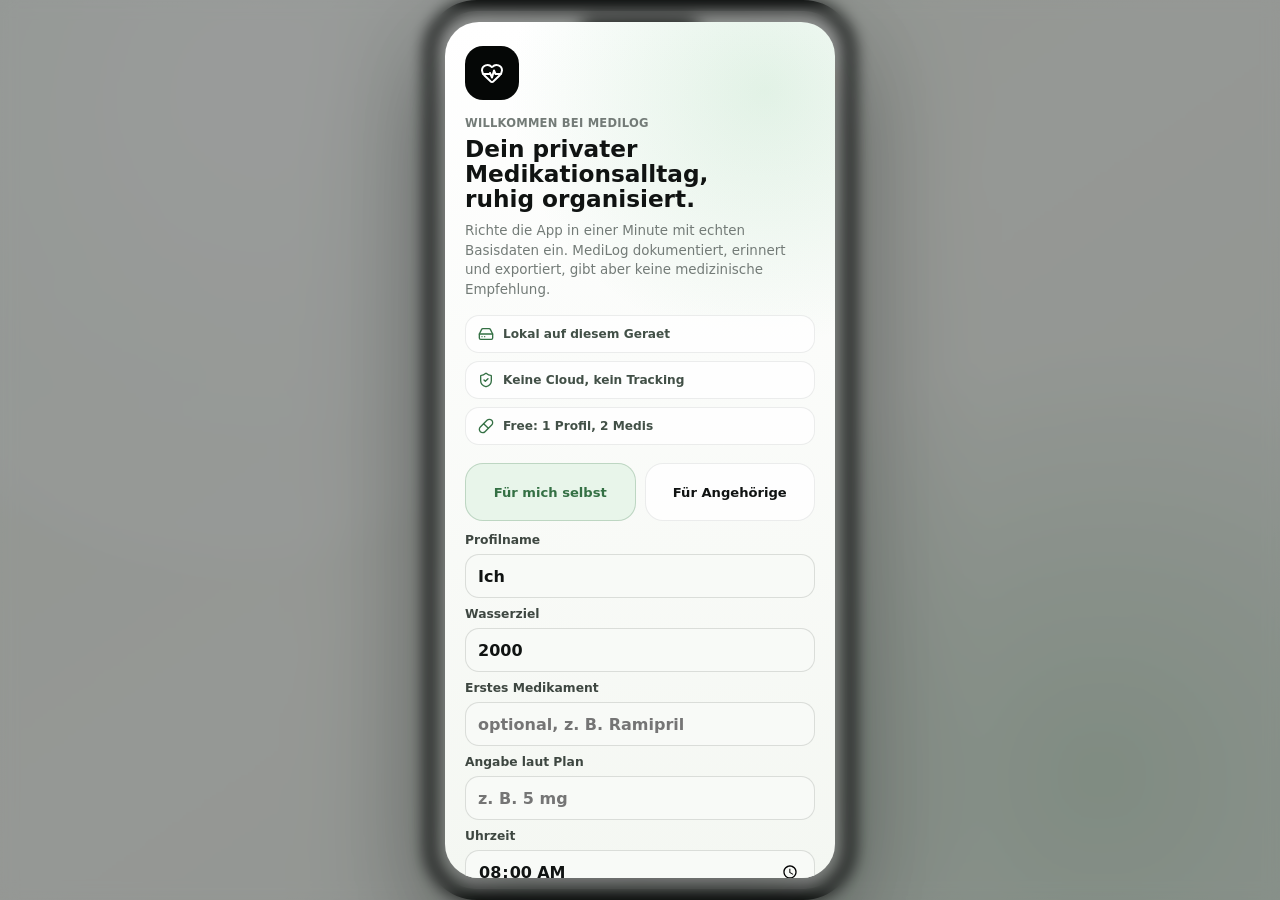
==== ios/MediLogNative/MediLogNative/WebApp/index.html @ 81967e85 "Improve premium conversion and localizations" ====
<!doctype html>
<html lang="de">
  <head>
    <meta charset="UTF-8" />
    <meta
      name="viewport"
      content="width=device-width, initial-scale=1, minimum-scale=1, maximum-scale=1, user-scalable=no, viewport-fit=cover"
    />
    <meta
      name="description"
      content="MediLog ist ein lokaler Medikamenten-Tracker fuer Einnahmen, Erinnerungen, Vorrat und sichere Dokumentation."
    />
    <meta name="theme-color" content="#eef2ed" media="(prefers-color-scheme: light)" />
    <meta name="theme-color" content="#0b100d" media="(prefers-color-scheme: dark)" />
    <meta name="apple-mobile-web-app-capable" content="yes" />
    <meta name="apple-mobile-web-app-title" content="MediLog" />
    <meta name="apple-mobile-web-app-status-bar-style" content="black-translucent" />
    <link rel="canonical" href="https://meloxkgz-ship-it.github.io/medilog-care/index.html" />
    <meta property="og:title" content="MediLog Care" />
    <meta property="og:description" content="Lokaler Medikamenten-, Pflege- und Wasser-Tracker mit Premium-Fokus." />
    <meta property="og:type" content="website" />
    <meta property="og:locale" content="de_DE" />
    <meta property="og:url" content="https://meloxkgz-ship-it.github.io/medilog-care/index.html" />
    <meta property="og:image" content="https://meloxkgz-ship-it.github.io/medilog-care/icons/medilog-premium-preview.png" />
    <meta name="twitter:card" content="summary_large_image" />
    <title>MediLog</title>
    <link rel="manifest" href="manifest.webmanifest" />
    <link rel="icon" href="icons/medilog-icon-192.png" type="image/png" />
    <link rel="apple-touch-icon" href="icons/apple-touch-icon.png" />
    <link rel="stylesheet" href="styles.css" />
  </head>
  <body>
    <div class="ambient" aria-hidden="true"></div>
    <main class="device" aria-label="MediLog Medikamenten-Tracker">
      <section class="screen">
        <header class="app-header">
          <div>
            <p class="date-label" id="current-date">Heute</p>
            <h1 id="view-title">MediLog</h1>
          </div>
          <div class="header-actions">
            <button class="icon-button" type="button" id="search-button" aria-label="Suchen">
              <i data-lucide="search"></i>
            </button>
            <button class="icon-button badge-button" type="button" data-view="schutz" aria-label="Einstellungen und Schutz">
              <i data-lucide="shield-check"></i>
              <span>DE</span>
            </button>
          </div>
        </header>

        <section class="search-panel hidden" id="search-panel" aria-label="Suche">
          <label for="search-input">Medikament, Angabe oder Uhrzeit suchen</label>
          <input id="search-input" type="search" placeholder="z. B. morgens, Ramipril, Vorrat" />
        </section>

        <section class="view active" id="home-view" data-title="Für dich">
          <nav class="chips" aria-label="Filter">
            <button class="chip active" type="button" data-filter="all">Heute <i data-lucide="x"></i></button>
            <button class="chip" type="button" data-filter="open">Offen</button>
            <button class="chip" type="button" data-filter="low">Vorrat niedrig</button>
          </nav>

          <article class="protocol-card">
            <div class="protocol-copy">
              <p class="kicker">Aktueller Plan</p>
              <h2 id="protocol-name">Herz & Blutdruck</h2>
              <p>Privates Einnahmeprotokoll mit lokalen Erinnerungen. Keine Dosierungsberatung.</p>
              <div class="status-row">
                <span class="status good">Aktiv</span>
                <span class="status" id="adherence-pill">0% diese Woche</span>
              </div>
              <button class="primary-pill" type="button" data-view="plaene">
                Plan ansehen
                <i data-lucide="chevron-right"></i>
              </button>
            </div>
            <div class="medicine-visual" aria-hidden="true">
              <div class="glass-bottle">
                <span>RAMIPRIL<br />5 mg</span>
              </div>
              <div class="glass-bottle secondary">
                <span>VIT D<br />1000 IE</span>
              </div>
              <div class="dose-wheel">
                <span></span><span></span><span></span><span></span>
                <span></span><span></span><span></span><span></span>
              </div>
            </div>
          </article>

          <section class="panel care-panel">
            <div class="section-heading">
              <div>
                <p class="kicker">Pflege-Cockpit</p>
                <h2>Alle im Blick</h2>
              </div>
              <button class="link-action" type="button" data-view="plaene">Profile <i data-lucide="chevron-right"></i></button>
            </div>
            <div class="care-dashboard" id="care-dashboard"></div>
          </section>

          <section class="panel today-panel" aria-labelledby="today-heading">
            <div class="section-heading">
              <div>
                <p class="kicker">Einnahmen</p>
                <h2 id="today-heading">Heute</h2>
              </div>
              <button class="text-action" type="button" data-action="open-dose-form">
                Eintragen
                <i data-lucide="plus"></i>
              </button>
            </div>
            <div class="dose-list" id="dose-list"></div>
            <div class="empty-state hidden" id="dose-empty">
              <i data-lucide="calendar-plus"></i>
              <strong>Keine Einnahmen fuer diesen Filter</strong>
              <span>Neue Medikamente oder Zeiten kannst du ueber den Plus-Button erfassen.</span>
            </div>
            <div class="completion-strip">
              <span id="completion-text">0 von 0 erledigt</span>
              <div class="completion-track" aria-hidden="true"><span id="completion-bar"></span></div>
            </div>
          </section>

          <section class="insight-grid">
            <article class="metric-tile">
              <span>Naechste</span>
              <strong id="next-dose">--:--</strong>
              <p id="next-dose-name">Keine offene Einnahme</p>
            </article>
            <article class="metric-tile warning">
              <span>Vorrat</span>
              <strong id="low-stock-count">0</strong>
              <p>niedrige Bestaende</p>
            </article>
          </section>

          <section class="panel hydration-panel">
            <div class="section-heading">
              <div>
                <p class="kicker">Wasser</p>
                <h2>Trinken heute</h2>
              </div>
              <button class="text-action" type="button" id="add-water">
                250 ml
                <i data-lucide="droplets"></i>
              </button>
            </div>
            <div class="water-meter">
              <div class="water-glass" aria-hidden="true"><span id="water-fill"></span></div>
              <div>
                <strong id="water-total">0,0 L</strong>
                <p id="water-goal">von 2,0 L Tagesziel</p>
                <div class="water-dots" id="water-dots"></div>
              </div>
            </div>
          </section>

          <section class="panel reminder-panel">
            <div class="section-heading">
              <div>
                <p class="kicker">Erinnerungen</p>
                <h2>Kontrollzentrum</h2>
              </div>
              <button class="text-action" type="button" id="enable-reminders">
                Aktivieren
                <i data-lucide="bell-ring"></i>
              </button>
            </div>
            <div class="reminder-grid">
              <div><span>Status</span><strong id="reminder-status">In-App</strong></div>
              <div><span>Eskaliert nach</span><strong id="reminder-delay">15 min</strong></div>
              <div><span>Heute offen</span><strong id="open-dose-count">0</strong></div>
            </div>
          </section>
        </section>

        <section class="view" id="plaene-view" data-title="Pläne">
          <div class="timeline-card">
            <div>
              <p class="kicker">Therapieplan</p>
              <h2>Privat dokumentiert</h2>
              <p>Alle Angaben beruhen auf deinem eigenen Plan. Die App veraendert keine Dosis und bewertet keine Therapie.</p>
            </div>
            <div class="week-ring" id="week-ring"><span>3/12</span></div>
          </div>
          <div class="calendar-strip" id="calendar-strip"></div>
          <section class="panel">
            <div class="section-heading">
              <h2>Regeln fuer Erinnerungen</h2>
              <button class="link-action" type="button" data-view="schutz">Pruefen <i data-lucide="chevron-right"></i></button>
            </div>
            <div class="rule-list">
              <div><i data-lucide="bell-ring"></i><span>Erinnerungen sind lokal und koennen jederzeit deaktiviert werden.</span></div>
              <div><i data-lucide="file-lock-2"></i><span>Exportdaten enthalten Gesundheitsdaten und sollten geschuetzt geteilt werden.</span></div>
              <div><i data-lucide="stethoscope"></i><span>Medizinische Entscheidungen bleiben bei Arzt, Apotheke oder Notdienst.</span></div>
            </div>
          </section>
          <section class="panel">
            <div class="section-heading">
              <div>
                <p class="kicker">Familien-/Pflege-Modus</p>
                <h2>Profile</h2>
              </div>
              <button class="text-action" type="button" data-action="open-profile-form">Profil <i data-lucide="plus"></i></button>
            </div>
            <div class="profile-list" id="profile-list"></div>
          </section>
          <section class="panel scanner-panel">
            <div class="section-heading">
              <div>
                <p class="kicker">Medikationsplan</p>
              <h2>QR-Import vorbereitet</h2>
              </div>
              <button class="text-action" type="button" data-action="open-scan-sheet">Scan <i data-lucide="scan-line"></i></button>
            </div>
            <p class="panel-copy">
              Fuer den bundeseinheitlichen Medikationsplan ist ein Premium-Workflow angelegt. In iOS kann ein QR-Code per Kamera
              gelesen werden, in der Web-Vorschau per Text oder QR-Bild. Es erfolgt keine automatische Dosierungsbewertung.
            </p>
          </section>
        </section>

        <section class="view" id="bibliothek-view" data-title="Bibliothek">
          <div class="section-heading library-heading">
            <div>
              <p class="kicker">Eigene Liste</p>
              <h2>Medikamente</h2>
            </div>
            <button class="text-action" type="button" data-action="open-medicine-form">
              Erfassen
              <i data-lucide="plus"></i>
            </button>
          </div>
          <div class="medicine-grid" id="medicine-grid"></div>
          <div class="empty-state hidden" id="medicine-empty">
            <i data-lucide="pill"></i>
            <strong>Noch keine Medikamente</strong>
            <span>Erfasse zuerst dein eigenes Medikament und die Einnahmezeit.</span>
          </div>
          <section class="panel stock-panel">
            <div class="section-heading">
              <div>
                <p class="kicker">Vorrat & Nachkauf</p>
                <h2>Einkaufsliste</h2>
              </div>
              <button class="link-action" type="button" id="copy-shopping-list">Kopieren <i data-lucide="copy"></i></button>
            </div>
            <div class="stock-list" id="stock-list"></div>
          </section>
        </section>

        <section class="view" id="verlauf-view" data-title="Verlauf">
          <section class="history-hero">
            <p class="kicker">7-Tage-Uebersicht</p>
            <h2 id="history-score">0%</h2>
            <span>Dokumentierte Einnahmetreue</span>
            <div class="bars" id="history-bars"></div>
          </section>
          <section class="panel">
            <div class="section-heading">
              <h2>Protokoll</h2>
              <button class="link-action" type="button" id="export-button">Bericht <i data-lucide="file-text"></i></button>
            </div>
            <div class="history-list" id="history-list"></div>
          </section>
        </section>

        <section class="view" id="schutz-view" data-title="Einstellungen">
          <article class="compliance-card">
            <i data-lucide="shield-alert"></i>
            <h2>Einstellungen, Premium und Schutz.</h2>
            <p>
              MediLog ist als lokaler Tracker konzipiert. Keine Diagnose, keine Therapieempfehlung,
              keine automatische Wechselwirkungspruefung.
            </p>
          </article>

          <section class="premium-card">
            <div>
              <p class="kicker">Zugang</p>
              <h2>Premium fuer echte Routine.</h2>
              <p>Free bleibt bewusst klein. Premium ist fuer Alltag, Pflege, Export und Vorrat ohne kuenstliche Reibung.</p>
            </div>
            <div class="premium-proof" aria-label="Premium Vorteile">
              <span><strong>1 Profil</strong><small>Free</small></span>
              <span><strong>Unbegrenzt</strong><small>Premium</small></span>
              <span><strong>Lokal</strong><small>Keine Cloud</small></span>
            </div>
            <div class="premium-plans" id="premium-plans" role="radiogroup" aria-label="Premium Tarif"></div>
            <div class="premium-compare" aria-label="Free und Premium Vergleich">
              <div><span>Free</span><strong>1 Profil, 2 Medikamente, Wasser, Tagescheck</strong></div>
              <div><span>Premium</span><strong>Familie, Vorrat, Export, Scan, Vault, Reminder-Regeln</strong></div>
            </div>
            <ul>
              <li><i data-lucide="bell-ring"></i>Zuverlaessige lokale Erinnerungen</li>
              <li><i data-lucide="users-round"></i>Familien-/Pflege-Modus</li>
              <li><i data-lucide="file-text"></i>Arzt-/Apothekenbericht</li>
              <li><i data-lucide="lock-keyhole"></i>Vault, QR, Vorrat und Nachkauf</li>
            </ul>
            <button class="primary-pill" type="button" id="premium-button">
              <span id="premium-button-label">Premium freischalten</span>
              <i data-lucide="sparkles"></i>
            </button>
            <button class="ghost-on-dark" type="button" id="premium-restore">Kauf wiederherstellen</button>
            <div class="premium-legal" aria-label="Abo Bedingungen">
              <p>
                Auto-verlaengerbares Abo. Preis und Laufzeit werden vor dem Kauf von Apple angezeigt.
                Kuendigung jederzeit in den App Store Account-Einstellungen.
              </p>
              <p id="premium-legal-selected">Ausgewaehlter Tarif: MediLog Premium.</p>
              <div class="premium-links">
                <a href="https://meloxkgz-ship-it.github.io/medilog-care/privacy.html">Datenschutz</a>
                <a href="https://www.apple.com/legal/internet-services/itunes/dev/stdeula/">Nutzungsbedingungen (EULA)</a>
              </div>
            </div>
            <span class="premium-status" id="premium-status">Free: Basis aktiv</span>
            <span class="native-status" id="native-status">Web/PWA: Browser-Funktionen</span>
          </section>

          <section class="panel settings-panel">
            <div class="section-heading">
              <div>
                <p class="kicker">Alltag</p>
                <h2>Tracking-Einstellungen</h2>
              </div>
              <span class="status good">lokal</span>
            </div>
            <div class="settings-list">
              <label class="setting-row">
                <span><strong>Wasserziel</strong><small>Tagesziel in Millilitern</small></span>
                <input id="setting-water-goal" type="number" min="500" max="4000" step="250" />
              </label>
              <label class="setting-row">
                <span><strong>Reminder-Abstand</strong><small>Warnung nach geplanter Zeit</small></span>
                <select id="setting-reminder-delay">
                  <option value="5">5 min</option>
                  <option value="15">15 min</option>
                  <option value="30">30 min</option>
                  <option value="60">60 min</option>
                </select>
              </label>
              <label class="setting-row">
                <span><strong>Zuverlaessige Erinnerungen</strong><small>iOS nutzt lokale Notifications, Web nutzt Browser-Erlaubnis</small></span>
                <input id="setting-reminders-enabled" type="checkbox" />
              </label>
              <label class="setting-row">
                <span><strong>Einfach-Modus</strong><small>Groessere Schrift und Touch-Ziele</small></span>
                <input id="setting-senior-mode" type="checkbox" />
              </label>
            </div>
          </section>

          <section class="panel">
            <div class="section-heading">
              <div>
                <p class="kicker">Vorrat</p>
                <h2>Nachkaufgrenzen</h2>
              </div>
              <button class="link-action" type="button" data-view="bibliothek">Medis <i data-lucide="chevron-right"></i></button>
            </div>
            <div class="refill-settings-list" id="refill-settings-list"></div>
          </section>

          <section class="panel">
            <div class="section-heading">
              <h2>Datenschutz</h2>
              <span class="status good">lokal</span>
            </div>
            <div class="privacy-list">
              <label><input type="checkbox" checked disabled /> Gesundheitsdaten bleiben lokal auf diesem Geraet.</label>
              <label><input type="checkbox" checked disabled /> iOS speichert verschluesselt mit Keychain/AES-GCM, Web optional mit PIN-Vault.</label>
              <label><input type="checkbox" checked disabled /> Export nur manuell durch dich.</label>
            </div>
          </section>
          <section class="panel">
            <div class="section-heading">
              <div>
                <p class="kicker">DSGVO</p>
                <h2>Daten & Rechte</h2>
              </div>
              <span class="status" id="privacy-consent-status">offen</span>
            </div>
            <div class="privacy-rights">
              <div><i data-lucide="database"></i><span><strong>Datenkategorien</strong><small>Profile, Medikamente, Einnahmen, Wasser, Notizen, Einstellungen.</small></span></div>
              <div><i data-lucide="target"></i><span><strong>Zweckbindung</strong><small>Nur Tracking, Erinnerung, Pflegeuebersicht und Export. Keine Werbung, kein Verkauf.</small></span></div>
              <div><i data-lucide="hard-drive"></i><span><strong>Speicherort</strong><small id="privacy-storage-status">Lokal im Browser dieses Geraets. Keine Cloud-Synchronisierung in dieser Version.</small></span></div>
            </div>
            <div class="privacy-actions">
              <button class="ghost-button" type="button" id="privacy-export">DSGVO-Export</button>
              <button class="ghost-button" type="button" id="privacy-consent">Einwilligung bestaetigen</button>
            </div>
            <p class="form-help">Gesundheitsdaten sind besonders schuetzenswert. Fuer eine echte Veroeffentlichung braucht das zusaetzlich juristische Pruefung, Datenschutzerklaerung und ggf. Datenschutz-Folgenabschaetzung.</p>
          </section>
          <section class="panel">
            <div class="section-heading">
              <div>
                <p class="kicker">Lokaler Vault</p>
                <h2>PIN-Schutz</h2>
              </div>
              <span class="status" id="vault-status">aus</span>
            </div>
            <div class="vault-actions">
              <input id="vault-pin" type="password" inputmode="numeric" autocomplete="new-password" placeholder="PIN festlegen oder entsperren" />
              <button class="solid-button" type="button" id="vault-button">Schutz aktivieren</button>
              <button class="ghost-button" type="button" id="vault-biometric-button">Face ID pruefen</button>
            </div>
            <p class="form-help">iOS nutzt lokalen Keychain-Schutz. Im Web kann ein PIN-Vault nicht wiederhergestellt werden. Keine Cloud, kein Passwort-Reset.</p>
          </section>
          <section class="emergency-panel">
            <div>
              <span>Akute Beschwerden?</span>
              <strong>112</strong>
            </div>
            <div>
              <span>Aerztlicher Bereitschaftsdienst</span>
              <strong>116117</strong>
            </div>
          </section>
          <section class="panel install-panel">
            <div class="section-heading">
              <div>
                <p class="kicker">App-Gefuehl</p>
                <h2>Installierbar</h2>
              </div>
              <span class="status good">PWA</span>
            </div>
            <p class="panel-copy">MediLog kann ueber den Browser zum Home-Bildschirm hinzugefuegt werden und laedt nach dem ersten Besuch auch offline.</p>
          </section>
          <button class="danger-button" type="button" id="reset-button">
            <i data-lucide="trash-2"></i>
            Lokale Demo-Daten zuruecksetzen
          </button>
        </section>
      </section>

      <nav class="tabbar" aria-label="Hauptnavigation">
        <button class="tab active" type="button" data-view="home"><i data-lucide="home"></i><span>Home</span></button>
        <button class="tab" type="button" data-view="plaene"><i data-lucide="calendar-check"></i><span>Pläne</span></button>
        <button class="add-tab" type="button" id="quick-add" aria-label="Schnell erfassen"><i data-lucide="plus"></i></button>
        <button class="tab" type="button" data-view="bibliothek"><i data-lucide="book-open"></i><span>Medis</span></button>
        <button class="tab" type="button" data-view="verlauf"><i data-lucide="chart-no-axes-column"></i><span>Verlauf</span></button>
      </nav>
    </main>

    <dialog class="onboarding" id="onboarding-sheet" aria-labelledby="onboarding-title">
      <form id="onboarding-form">
        <div class="onboarding-mark">
          <i data-lucide="heart-pulse"></i>
        </div>
        <p class="kicker">Willkommen bei MediLog</p>
        <h2 id="onboarding-title">Dein privater Medikationsalltag, ruhig organisiert.</h2>
        <p>
          Richte die App in einer Minute mit echten Basisdaten ein. MediLog dokumentiert, erinnert und exportiert, gibt aber keine
          medizinische Empfehlung.
        </p>
        <div class="onboarding-points" aria-label="Wichtige Hinweise">
          <span><i data-lucide="hard-drive"></i>Lokal auf diesem Geraet</span>
          <span><i data-lucide="shield-check"></i>Keine Cloud, kein Tracking</span>
          <span><i data-lucide="pill"></i>Free: 1 Profil, 2 Medis</span>
        </div>
        <div class="choice-grid">
          <label><input type="radio" name="mode" value="self" checked /> <span>Für mich selbst</span></label>
          <label><input type="radio" name="mode" value="care" /> <span>Für Angehörige</span></label>
        </div>
        <div class="form-grid">
          <label>Profilname<input name="profileName" required value="Ich" /></label>
          <label>Wasserziel<input name="waterGoal" required type="number" min="500" step="250" value="2000" /></label>
          <label>Erstes Medikament<input name="medicineName" placeholder="optional, z. B. Ramipril" /></label>
          <label>Angabe laut Plan<input name="medicineDose" placeholder="z. B. 5 mg" /></label>
          <label>Uhrzeit<input name="medicineTime" type="time" value="08:00" /></label>
          <label>Vorrat<input name="medicineStock" type="number" min="0" value="14" /></label>
        </div>
        <label class="consent-row">
          <input name="privacyConsent" type="checkbox" required />
          <span>Ich verstehe, dass ich besondere Gesundheitsdaten lokal auf diesem Geraet speichere und MediLog keine medizinische Beratung ersetzt.</span>
        </label>
        <div class="form-actions">
          <button class="ghost-button" type="button" id="skip-onboarding">Demo mit Beispielen</button>
          <button class="solid-button" type="submit">App einrichten</button>
        </div>
      </form>
    </dialog>

    <dialog class="report-sheet" id="report-sheet" aria-labelledby="report-title">
      <div class="report-frame">
        <div class="report-top">
          <div>
            <p class="kicker">Arzt-/Apothekenbericht</p>
            <h2 id="report-title">Bericht vorbereiten</h2>
          </div>
          <button class="icon-button" type="button" data-close="report-sheet" aria-label="Bericht schließen">
            <i data-lucide="x"></i>
          </button>
        </div>
        <div class="report-controls">
          <label>
            Zeitraum
            <select id="report-range">
              <option value="7">7 Tage</option>
              <option value="30">30 Tage</option>
            </select>
          </label>
          <button class="ghost-button" type="button" id="download-report">HTML speichern</button>
          <button class="solid-button" type="button" id="print-report">PDF/Druck</button>
        </div>
        <article class="report-document" id="report-preview"></article>
      </div>
    </dialog>

    <dialog class="sheet" id="quick-sheet" aria-labelledby="quick-title">
      <form method="dialog">
        <div class="sheet-handle"></div>
        <h2 id="quick-title">Schnell erfassen</h2>
        <div class="sheet-options">
          <button value="dose" type="submit"><i data-lucide="check-circle-2"></i>Einnahme als erledigt markieren</button>
          <button value="water" type="submit"><i data-lucide="droplets"></i>Wasser 250 ml eintragen</button>
          <button value="medicine" type="submit"><i data-lucide="pill"></i>Eigenes Medikament erfassen</button>
          <button value="note" type="submit"><i data-lucide="notebook-pen"></i>Notiz im Verlauf speichern</button>
        </div>
      </form>
    </dialog>

    <dialog class="sheet" id="medicine-sheet" aria-labelledby="medicine-title">
      <form id="medicine-form">
        <div class="sheet-handle"></div>
        <h2 id="medicine-title">Medikament erfassen</h2>
        <div class="form-grid">
          <label>Name<input name="name" required placeholder="z. B. Ramipril" /></label>
          <label>Angabe laut Plan<input name="dose" required placeholder="z. B. 5 mg" /></label>
          <label>Uhrzeit<input name="time" required type="time" /></label>
          <label>Vorrat<input name="stock" required type="number" min="0" value="14" /></label>
        </div>
        <p class="form-help">Bitte nur Angaben uebernehmen, die aerztlich oder pharmazeutisch fuer dich vorgesehen sind.</p>
        <div class="form-actions">
          <button class="ghost-button" type="button" data-close="medicine-sheet">Abbrechen</button>
          <button class="solid-button" type="submit">Speichern</button>
        </div>
      </form>
    </dialog>

    <dialog class="sheet" id="profile-sheet" aria-labelledby="profile-title">
      <form id="profile-form">
        <div class="sheet-handle"></div>
        <h2 id="profile-title">Profil erfassen</h2>
        <div class="form-grid">
          <label>Name<input name="name" required placeholder="z. B. Mama" /></label>
          <label>Rolle<input name="role" required placeholder="z. B. Pflege, Kind, Selbst" /></label>
        </div>
        <p class="form-help">Profile dienen nur der Organisation. Gemeinsame Nutzung oder Cloud-Zugriff ist nicht aktiviert.</p>
        <div class="form-actions">
          <button class="ghost-button" type="button" data-close="profile-sheet">Abbrechen</button>
          <button class="solid-button" type="submit">Speichern</button>
        </div>
      </form>
    </dialog>

    <dialog class="sheet" id="scan-sheet" aria-labelledby="scan-title">
      <form id="scan-form">
        <div class="sheet-handle"></div>
        <h2 id="scan-title">Medikationsplan importieren</h2>
        <button class="solid-button wide-button" type="button" id="native-scan-button">
          <i data-lucide="scan-line"></i>
          Kamera-Scan starten
        </button>
        <label class="full-label">QR-/Planinhalt<textarea name="plan" required placeholder="Text aus QR-Code oder Medikationsplan einfuegen"></textarea></label>
        <label class="full-label">QR-Bild optional<input id="qr-file" type="file" accept="image/*" /></label>
        <p class="form-help">Der Import wird als private Notiz gespeichert. Die App erzeugt daraus keine Dosierungsempfehlung.</p>
        <div class="form-actions">
          <button class="ghost-button" type="button" data-close="scan-sheet">Abbrechen</button>
          <button class="solid-button" type="submit">Importieren</button>
        </div>
      </form>
    </dialog>

    <dialog class="sheet" id="note-sheet" aria-labelledby="note-title">
      <form id="note-form">
        <div class="sheet-handle"></div>
        <h2 id="note-title">Notiz speichern</h2>
        <label class="full-label">Notiz<textarea name="note" required placeholder="z. B. Einnahme nach Ruecksprache verschoben"></textarea></label>
        <p class="form-help">Notizen sind privat und werden nur lokal gespeichert.</p>
        <div class="form-actions">
          <button class="ghost-button" type="button" data-close="note-sheet">Abbrechen</button>
          <button class="solid-button" type="submit">Speichern</button>
        </div>
      </form>
    </dialog>

    <div class="toast" id="toast" role="status" aria-live="polite"></div>
    <script src="vendor/lucide.min.js"></script>
    <script src="app.js"></script>
  </body>
</html>
---- ios/MediLogNative/MediLogNative/WebApp/styles.css ----
:root {
  --bg: #f4f6f2;
  --surface: rgba(255, 255, 255, 0.9);
  --surface-solid: #ffffff;
  --ink: #101312;
  --muted: #737b77;
  --line: rgba(27, 34, 30, 0.08);
  --accent: #61b978;
  --accent-strong: #347044;
  --accent-soft: #e8f5ea;
  --amber: #f1a640;
  --danger: #9d3f37;
  --charcoal: #050706;
  --mono: "SF Mono", "Menlo", "Consolas", ui-monospace, monospace;
  --sans: -apple-system, BlinkMacSystemFont, "SF Pro Display", "Segoe UI", ui-sans-serif, system-ui, sans-serif;
  --shadow: 0 22px 56px rgba(27, 37, 31, 0.13);
  --screen-top-pad: 58px;
  --screen-side-pad: 20px;
  --tabbar-offset: 10px;
  --tabbar-height: 92px;
  --tabbar-clearance: calc(var(--tabbar-offset) + var(--tabbar-height) + 26px);
  color-scheme: light;
}

* {
  box-sizing: border-box;
}

html,
body {
  width: 100%;
  max-width: 100%;
  overflow-x: hidden;
  overscroll-behavior-x: none;
  -webkit-text-size-adjust: 100%;
  text-size-adjust: 100%;
}

body {
  min-height: 100dvh;
  margin: 0;
  display: grid;
  place-items: center;
  overflow: hidden;
  background:
    radial-gradient(circle at 20% 10%, rgba(255, 255, 255, 0.92), transparent 28%),
    radial-gradient(circle at 86% 86%, rgba(205, 224, 207, 0.86), transparent 32%),
    linear-gradient(145deg, #eef4ee 0%, #f7f8f4 48%, #edf2ee 100%),
    var(--bg);
  color: var(--ink);
  font-family: var(--sans);
  letter-spacing: 0;
  touch-action: manipulation;
}

body::after {
  content: "";
  position: fixed;
  inset: 0;
  pointer-events: none;
  opacity: 0.08;
  background-image: radial-gradient(rgba(20, 24, 22, 0.2) 0.6px, transparent 0.6px);
  background-size: 5px 5px;
}

body.senior {
  font-size: 112%;
}

body.senior .dose-item,
body.senior .sheet-options button,
body.senior .profile-card,
body.senior .care-card,
body.senior .stock-row {
  min-height: 70px;
}

button,
input,
textarea,
select,
a {
  font: inherit;
  touch-action: manipulation;
}

input,
textarea,
select {
  font-size: 16px;
  max-width: 100%;
  min-width: 0;
}

button {
  border: 0;
  color: inherit;
  cursor: pointer;
}

:where(button, a, input, select, textarea):focus-visible {
  outline: 3px solid rgba(52, 112, 68, 0.42);
  outline-offset: 3px;
}

button:active {
  transform: translateY(1px) scale(0.99);
}

.hidden {
  display: none !important;
}

.ambient {
  position: fixed;
  width: 720px;
  height: 720px;
  border-radius: 42% 58% 47% 53%;
  background: rgba(255, 255, 255, 0.42);
  filter: blur(18px);
  transform: translate(-34vw, -28vh) rotate(9deg);
  pointer-events: none;
}

.device {
  width: min(100vw, 430px);
  height: min(940px, 100dvh);
  position: relative;
  display: flex;
  flex-direction: column;
  overflow: hidden;
  border: 11px solid #0b0c0c;
  border-radius: 52px;
  background:
    linear-gradient(180deg, rgba(255, 255, 255, 0.82), rgba(245, 247, 243, 0.92)),
    #f7f8f5;
  box-shadow:
    0 46px 120px rgba(21, 25, 23, 0.3),
    inset 0 0 0 1px rgba(255, 255, 255, 0.08);
}

.device::before {
  content: "";
  width: 126px;
  height: 34px;
  position: absolute;
  top: 10px;
  left: 50%;
  z-index: 4;
  border-radius: 999px;
  background: #050606;
  transform: translateX(-50%);
  box-shadow: inset 34px 0 0 rgba(255, 255, 255, 0.03), inset -22px 0 0 rgba(255, 255, 255, 0.04);
  pointer-events: none;
}

html.native-ios body {
  width: 100vw;
  min-height: 100dvh;
  display: block;
  overflow: hidden;
  background: var(--bg);
}

html.native-ios {
  --bg: #080b0a;
  --surface: rgba(19, 26, 22, 0.92);
  --surface-solid: #111813;
  --ink: #f5f8f4;
  --muted: #a8b5ad;
  --line: rgba(232, 245, 234, 0.1);
  --accent: #86d79a;
  --accent-strong: #b8efc0;
  --accent-soft: rgba(134, 215, 154, 0.16);
  --amber: #f3bb65;
  --danger: #ff9c91;
  --shadow: 0 22px 58px rgba(0, 0, 0, 0.34);
  min-height: 100%;
  background: var(--bg);
  color-scheme: dark;
}

html.native-ios .ambient,
html.native-ios .device::before {
  display: none;
}

html.native-ios .device {
  width: 100vw;
  min-height: 100vh;
  min-height: 100dvh;
  height: 100vh;
  height: 100dvh;
  max-width: none;
  border: 0;
  border-radius: 0;
  background:
    linear-gradient(180deg, rgba(16, 23, 19, 0.96), rgba(8, 12, 10, 0.98)),
    var(--bg);
  box-shadow: none;
}

html.native-ios .screen {
  --screen-top-pad: max(44px, calc(env(safe-area-inset-top) + 18px));
  --screen-side-pad: max(16px, calc(env(safe-area-inset-left) + 16px));
  --tabbar-offset: 0px;
  --tabbar-height: calc(96px + env(safe-area-inset-bottom));
  --tabbar-clearance: calc(var(--tabbar-height) + 28px);
  padding-right: max(16px, calc(env(safe-area-inset-right) + 16px));
  background: var(--bg);
}

html.native-ios .tabbar {
  right: 0;
  bottom: 0;
  left: 0;
  min-height: var(--tabbar-height);
  padding-bottom: max(22px, calc(env(safe-area-inset-bottom) + 12px));
  border-right: 0;
  border-bottom: 0;
  border-left: 0;
  border-radius: 0;
}

.screen {
  width: 100%;
  max-width: 100%;
  flex: 1;
  overflow-y: auto;
  overflow-x: hidden;
  padding: var(--screen-top-pad) var(--screen-side-pad) var(--tabbar-clearance);
  scroll-padding-top: var(--screen-top-pad);
  scroll-padding-bottom: var(--tabbar-clearance);
  scrollbar-width: none;
  overscroll-behavior: contain;
  -webkit-overflow-scrolling: touch;
}

.screen::-webkit-scrollbar {
  display: none;
}

.app-header,
.header-actions,
.chips,
.status-row,
.section-heading,
.text-action,
.link-action,
.primary-pill,
.completion-strip,
.tabbar,
.form-actions {
  display: flex;
  align-items: center;
}

.app-header {
  justify-content: space-between;
  gap: 18px;
  min-height: 54px;
}

.app-header > div:first-child,
.view,
.screen > section,
.panel,
.protocol-card,
.timeline-card,
.history-hero,
.compliance-card,
.premium-card,
.metric-tile,
.care-card,
.profile-card,
.stock-row,
.setting-row {
  min-width: 0;
  max-width: 100%;
}

.date-label,
.kicker {
  margin: 0 0 6px;
  color: var(--muted);
  font-size: 0.72rem;
  font-weight: 800;
  text-transform: uppercase;
  letter-spacing: 0.02em;
}

h1,
h2,
h3,
p {
  margin: 0;
}

h1 {
  font-size: 2rem;
  line-height: 1;
  letter-spacing: 0;
}

h2 {
  letter-spacing: 0;
}

h1,
h2,
h3,
p,
small,
strong,
span,
button,
label {
  overflow-wrap: break-word;
}

.header-actions {
  gap: 10px;
  flex-shrink: 0;
}

.icon-button {
  width: 43px;
  height: 43px;
  position: relative;
  display: grid;
  place-items: center;
  border-radius: 50%;
  background: rgba(255, 255, 255, 0.86);
  box-shadow: inset 0 1px 0 rgba(255, 255, 255, 0.9), 0 12px 24px rgba(31, 42, 35, 0.07);
  transition: transform 180ms ease, background 180ms ease;
}

.icon-button svg {
  width: 20px;
}

.badge-button span {
  position: absolute;
  right: -3px;
  top: -4px;
  padding: 3px 5px;
  border-radius: 999px;
  background: linear-gradient(180deg, #ffbd54, #ef9631);
  color: white;
  font: 700 0.58rem var(--mono);
}

.search-panel {
  margin-top: 16px;
  padding: 14px;
  border: 1px solid var(--line);
  border-radius: 22px;
  background: rgba(255, 255, 255, 0.9);
  animation: rise 260ms ease both;
}

.search-panel label,
.form-grid label,
.full-label {
  min-width: 0;
  display: grid;
  gap: 7px;
  color: #3e4741;
  font-size: 0.77rem;
  font-weight: 800;
}

input,
textarea {
  width: 100%;
  min-width: 0;
  border: 1px solid rgba(35, 47, 40, 0.14);
  border-radius: 14px;
  background: #f8faf7;
  color: var(--ink);
  outline: 0;
}

input {
  height: 44px;
  padding: 0 12px;
}

input[type="file"] {
  height: auto;
  padding: 10px;
}

textarea {
  min-height: 108px;
  resize: vertical;
  padding: 12px;
}

input:focus,
textarea:focus {
  border-color: rgba(69, 125, 101, 0.55);
  box-shadow: 0 0 0 4px rgba(69, 125, 101, 0.1);
}

@media (prefers-reduced-motion: reduce) {
  *,
  *::before,
  *::after {
    animation-duration: 0.001ms !important;
    animation-iteration-count: 1 !important;
    scroll-behavior: auto !important;
    transition-duration: 0.001ms !important;
  }
}

.view {
  display: none;
  animation: rise 360ms cubic-bezier(0.16, 1, 0.3, 1) both;
}

.view.active {
  display: block;
}

.chips {
  gap: 10px;
  margin: 17px 0 16px;
  overflow-x: auto;
}

.chip {
  min-height: 38px;
  display: inline-flex;
  align-items: center;
  gap: 7px;
  padding: 0 15px;
  border: 1px solid transparent;
  border-radius: 999px;
  white-space: nowrap;
  background: rgba(255, 255, 255, 0.84);
  color: #4f5953;
  font-size: 0.82rem;
  font-weight: 800;
  transition: background 180ms ease, border-color 180ms ease;
}

.chip.active {
  border-color: rgba(29, 37, 32, 0.04);
  background: #ffffff;
  color: var(--ink);
}

.chip svg {
  width: 14px;
}

.protocol-card {
  min-height: 288px;
  position: relative;
  display: grid;
  grid-template-columns: 1.04fr 0.96fr;
  gap: 10px;
  overflow: hidden;
  padding: 25px 18px 22px;
  border: 1px solid rgba(255, 255, 255, 0.85);
  border-radius: 26px;
  background:
    radial-gradient(circle at 76% 20%, rgba(255, 255, 255, 0.96), transparent 28%),
    linear-gradient(138deg, rgba(255, 255, 255, 0.98), rgba(232, 237, 239, 0.88) 52%, rgba(237, 242, 239, 0.92));
  box-shadow:
    0 22px 42px rgba(25, 32, 28, 0.1),
    inset 0 1px 0 rgba(255, 255, 255, 0.9);
}

.protocol-card::after {
  content: "";
  position: absolute;
  right: 18px;
  bottom: 18px;
  width: 170px;
  height: 26px;
  border-radius: 50%;
  background: radial-gradient(ellipse, rgba(19, 24, 22, 0.16), transparent 68%);
  filter: blur(2px);
}

.protocol-copy {
  position: relative;
  z-index: 2;
}

.protocol-card h2 {
  max-width: 174px;
  font-size: 1.46rem;
  line-height: 1.04;
}

.protocol-card p:not(.kicker) {
  max-width: 180px;
  margin-top: 10px;
  color: var(--muted);
  font-size: 0.82rem;
  line-height: 1.38;
}

.status-row {
  flex-wrap: wrap;
  gap: 8px;
  margin: 17px 0;
}

.status {
  display: inline-flex;
  align-items: center;
  min-height: 27px;
  padding: 0 10px;
  border-radius: 999px;
  background: rgba(255, 255, 255, 0.78);
  color: #67736c;
  font-size: 0.72rem;
  font-weight: 900;
}

.status.good {
  background: var(--accent-soft);
  color: var(--accent-strong);
}

.primary-pill {
  gap: 12px;
  min-height: 47px;
  min-width: 0;
  padding: 0 8px 0 18px;
  border-radius: 999px;
  background: var(--charcoal);
  color: white;
  font-size: 0.86rem;
  font-weight: 900;
  white-space: nowrap;
  box-shadow: 0 13px 24px rgba(5, 7, 6, 0.18), inset 0 1px 0 rgba(255, 255, 255, 0.12);
}

.primary-pill svg {
  width: 31px;
  height: 31px;
  flex: 0 0 31px;
  padding: 7px;
  border-radius: 50%;
  background: rgba(255, 255, 255, 0.12);
}

.protocol-card .primary-pill {
  font-size: 0.8rem;
}

.medicine-visual {
  z-index: 1;
  position: relative;
  min-height: 210px;
}

.glass-bottle {
  width: 74px;
  height: 146px;
  position: absolute;
  right: 64px;
  bottom: 7px;
  display: grid;
  place-items: center;
  border: 1px solid rgba(25, 33, 30, 0.17);
  border-radius: 12px 12px 22px 22px;
  background:
    linear-gradient(90deg, rgba(255, 255, 255, 0.96) 0%, rgba(194, 207, 207, 0.82) 20%, rgba(255, 255, 255, 0.96) 52%, rgba(194, 207, 207, 0.82) 100%),
    linear-gradient(180deg, rgba(255, 255, 255, 0.4), rgba(204, 214, 213, 0.3));
  box-shadow: 0 18px 25px rgba(19, 25, 22, 0.17), inset 8px 0 10px rgba(255, 255, 255, 0.28);
}

.glass-bottle::before {
  content: "";
  width: 46px;
  height: 27px;
  position: absolute;
  top: -20px;
  border-radius: 9px 9px 4px 4px;
  background: linear-gradient(90deg, #214a64, #0c2538);
  box-shadow: 0 2px 0 rgba(255, 255, 255, 0.28) inset;
}

.glass-bottle span {
  width: 64px;
  padding: 11px 3px;
  border-radius: 5px;
  background: #f8faf7;
  color: #1f2a27;
  text-align: center;
  font-size: 0.62rem;
  font-weight: 900;
  line-height: 1.18;
}

.glass-bottle.secondary {
  right: 4px;
  bottom: 5px;
  transform: scale(0.97);
}

.glass-bottle.secondary::before {
  background: linear-gradient(90deg, #51585d, #15191c);
}

.glass-bottle.secondary span {
  color: #303738;
}

.dose-wheel {
  width: 106px;
  position: absolute;
  right: -22px;
  bottom: 35px;
  display: grid;
  grid-template-columns: repeat(4, 1fr);
  gap: 8px;
  padding: 12px;
  transform: rotate(-10deg);
  border-radius: 17px;
  background: linear-gradient(135deg, #dfe5e1, #ffffff);
  box-shadow: 0 18px 24px rgba(19, 25, 22, 0.12);
  animation: floaty 4.8s ease-in-out infinite;
}

.dose-wheel span {
  aspect-ratio: 1;
  border-radius: 50%;
  background: radial-gradient(circle at 35% 30%, #ffffff, #cdd8d5 65%);
}

.panel,
.insight-grid,
.timeline-card,
.calendar-strip,
.history-hero,
.compliance-card,
.emergency-panel,
.danger-button,
.library-heading,
.reminder-panel,
.care-panel,
.hydration-panel,
.stock-panel {
  margin-top: 20px;
}

.panel {
  padding: 17px;
  border: 1px solid rgba(255, 255, 255, 0.9);
  border-radius: 24px;
  background: rgba(255, 255, 255, 0.88);
  box-shadow:
    0 16px 32px rgba(36, 44, 38, 0.07),
    inset 0 1px 0 rgba(255, 255, 255, 0.88);
}

.section-heading {
  justify-content: space-between;
  gap: 14px;
  margin-bottom: 14px;
}

.section-heading > div,
.text-action span,
.link-action span {
  min-width: 0;
}

.section-heading h2 {
  font-size: 1.1rem;
}

.text-action,
.link-action {
  gap: 7px;
  background: transparent;
  color: #435049;
  font-size: 0.82rem;
  font-weight: 900;
}

.text-action svg {
  width: 27px;
  height: 27px;
  padding: 6px;
  border-radius: 50%;
  background: #edf2ed;
}

.link-action svg {
  width: 16px;
}

.dose-list,
.history-list,
.rule-list,
.privacy-list {
  display: grid;
  gap: 8px;
}

.dose-item {
  width: 100%;
  display: grid;
  grid-template-columns: 38px 1fr auto 18px;
  align-items: center;
  gap: 10px;
  min-height: 58px;
  padding: 0 4px;
  border-bottom: 1px solid var(--line);
  background: transparent;
  text-align: left;
}

.dose-main,
.history-row div,
.care-card > span:not(.care-avatar),
.profile-card span,
.stock-row span,
.setting-row span,
.refill-row span,
.plan-option > span:first-child,
.water-meter > div,
.metric-tile,
.reminder-grid div {
  min-width: 0;
}

.dose-item:last-child {
  border-bottom: 0;
}

.dose-check {
  width: 30px;
  height: 30px;
  display: grid;
  place-items: center;
  border: 2px solid #dce4dd;
  border-radius: 50%;
  background: white;
  color: white;
}

.dose-item.done .dose-check {
  border-color: var(--accent);
  background: var(--accent);
}

.dose-main strong,
.med-card h3 {
  display: block;
  font-size: 0.92rem;
}

.dose-main strong,
.dose-main span,
.history-row strong,
.history-row span,
.care-card strong,
.care-card small,
.profile-card strong,
.profile-card small,
.stock-row strong,
.stock-row small,
.metric-tile p {
  overflow: hidden;
  text-overflow: ellipsis;
}

.dose-main strong,
.dose-main span,
.history-row strong,
.history-row span,
.care-card strong,
.care-card small,
.profile-card strong,
.profile-card small,
.stock-row strong,
.stock-row small {
  white-space: nowrap;
}

.dose-main span,
.dose-meta,
.med-card p,
.history-row span,
.metric-tile p {
  color: var(--muted);
  font-size: 0.76rem;
  font-weight: 700;
}

.dose-meta,
.metric-tile strong,
.history-hero h2,
.emergency-panel strong {
  font-family: var(--mono);
}

.dose-chevron {
  width: 16px;
  color: #98a39d;
}

.completion-strip {
  justify-content: space-between;
  gap: 12px;
  min-height: 46px;
  margin-top: 12px;
  padding: 0 15px;
  border-radius: 999px;
  background: linear-gradient(90deg, #e6f1e8, #eef4ef);
  color: var(--accent-strong);
  font-size: 0.82rem;
  font-weight: 900;
}

.completion-track {
  width: 96px;
  height: 7px;
  overflow: hidden;
  border-radius: 999px;
  background: #d8e3da;
}

.completion-track span {
  display: block;
  width: 0;
  height: 100%;
  border-radius: inherit;
  background: var(--accent);
  transition: width 220ms ease;
}

.empty-state {
  display: grid;
  justify-items: center;
  gap: 8px;
  padding: 24px 12px;
  color: var(--muted);
  text-align: center;
}

.empty-state svg {
  width: 32px;
  color: var(--accent);
}

.empty-state strong {
  color: var(--ink);
  font-size: 0.9rem;
}

.empty-state span {
  max-width: 260px;
  font-size: 0.78rem;
  line-height: 1.35;
}

.insight-grid {
  display: grid;
  grid-template-columns: minmax(0, 1.25fr) minmax(0, 0.9fr);
  gap: 10px;
}

.metric-tile {
  min-height: 112px;
  padding: 15px;
  border-radius: 21px;
  background: rgba(255, 255, 255, 0.88);
  box-shadow: 0 14px 26px rgba(36, 44, 38, 0.06);
}

.metric-tile span {
  color: var(--muted);
  font-size: 0.72rem;
  font-weight: 900;
}

.metric-tile strong {
  display: block;
  margin: 8px 0 4px;
  font-size: 1.75rem;
  letter-spacing: 0;
}

.metric-tile.warning {
  background: linear-gradient(180deg, #fff9ef, #fffdf8);
}

.water-meter {
  display: grid;
  grid-template-columns: 68px minmax(0, 1fr);
  gap: 16px;
  align-items: center;
}

.water-glass {
  width: 64px;
  height: 112px;
  position: relative;
  overflow: hidden;
  border: 2px solid rgba(37, 95, 74, 0.24);
  border-radius: 16px 16px 24px 24px;
  background: linear-gradient(180deg, rgba(255, 255, 255, 0.92), rgba(231, 241, 237, 0.72));
}

.water-glass span {
  position: absolute;
  right: 0;
  bottom: 0;
  left: 0;
  height: 0;
  border-radius: 18px 18px 20px 20px;
  background: linear-gradient(180deg, #89c8d5, #4f9aa7);
  transition: height 240ms ease;
}

.water-meter strong {
  display: block;
  font-family: var(--mono);
  font-size: 1.8rem;
}

.water-meter p {
  margin-top: 4px;
  color: var(--muted);
  font-size: 0.8rem;
  font-weight: 800;
}

.water-dots {
  display: flex;
  flex-wrap: wrap;
  gap: 6px;
  margin-top: 12px;
  max-width: 100%;
  overflow: hidden;
}

.water-dots span {
  width: 16px;
  flex: 0 0 16px;
  height: 16px;
  border-radius: 50%;
  background: #dde8e2;
}

.water-dots span.done {
  background: #4f9aa7;
}

.reminder-grid {
  display: grid;
  grid-template-columns: repeat(3, 1fr);
  gap: 8px;
}

.reminder-grid div {
  min-height: 78px;
  padding: 12px;
  border-radius: 18px;
  background: #f4f7f2;
}

.reminder-grid span,
.stock-row small,
.profile-card small {
  display: block;
  color: var(--muted);
  font-size: 0.68rem;
  font-weight: 800;
  line-height: 1.28;
}

.reminder-grid strong {
  display: block;
  margin-top: 8px;
  font-family: var(--mono);
  font-size: 0.9rem;
}

.timeline-card,
.history-hero,
.compliance-card {
  padding: 22px;
  border-radius: 30px;
  background: var(--charcoal);
  color: white;
  box-shadow: var(--shadow);
}

.premium-card {
  display: grid;
  gap: 16px;
  margin-top: 20px;
  padding: 22px;
  max-width: 100%;
  overflow: hidden;
  position: relative;
  border-radius: 30px;
  background:
    radial-gradient(circle at 88% 12%, rgba(182, 243, 187, 0.22), transparent 30%),
    linear-gradient(145deg, #111714, #050706 74%);
  color: white;
  box-shadow: var(--shadow);
}

.premium-card::after {
  content: "";
  width: 170px;
  height: 170px;
  position: absolute;
  right: -72px;
  bottom: -82px;
  pointer-events: none;
  border-radius: 50%;
  background: rgba(255, 255, 255, 0.06);
}

.premium-card h2 {
  margin-bottom: 8px;
  font-size: 1.55rem;
  overflow-wrap: anywhere;
}

.premium-card p {
  max-width: 100%;
  color: rgba(255, 255, 255, 0.72);
  font-size: 0.84rem;
  line-height: 1.42;
  hyphens: auto;
  overflow-wrap: anywhere;
}

.premium-plans {
  display: grid;
  gap: 10px;
  min-width: 0;
  max-width: 100%;
}

.premium-proof,
.premium-compare {
  display: grid;
  position: relative;
  z-index: 1;
  gap: 8px;
}

.premium-proof {
  grid-template-columns: minmax(0, 1fr);
}

.premium-proof span,
.premium-compare div {
  min-width: 0;
  border: 1px solid rgba(255, 255, 255, 0.12);
  background: rgba(255, 255, 255, 0.07);
  box-shadow: inset 0 1px 0 rgba(255, 255, 255, 0.06);
}

.premium-proof span {
  display: grid;
  gap: 2px;
  min-height: 60px;
  align-content: center;
  padding: 10px;
  border-radius: 18px;
}

.premium-proof strong,
.premium-proof small,
.premium-compare span,
.premium-compare strong {
  display: block;
  min-width: 0;
}

.premium-proof strong {
  color: #f8fff8;
  font-size: 0.78rem;
  font-weight: 950;
  overflow-wrap: anywhere;
}

.premium-proof small,
.premium-compare span {
  color: rgba(255, 255, 255, 0.58);
  font-size: 0.62rem;
  font-weight: 900;
  text-transform: uppercase;
  overflow-wrap: anywhere;
}

.premium-compare {
  gap: 9px;
}

.premium-compare div {
  display: grid;
  gap: 5px;
  padding: 12px 13px;
  border-radius: 18px;
}

.premium-compare strong {
  color: rgba(255, 255, 255, 0.88);
  font-size: 0.76rem;
  line-height: 1.28;
}

.plan-option {
  min-width: 0;
  max-width: 100%;
  min-height: 76px;
  display: grid;
  grid-template-columns: 24px minmax(0, 1fr);
  gap: 12px;
  align-items: center;
  padding: 14px;
  border: 1px solid rgba(255, 255, 255, 0.12);
  border-radius: 22px;
  background: rgba(255, 255, 255, 0.08);
  color: white;
  text-align: left;
  box-shadow: inset 0 1px 0 rgba(255, 255, 255, 0.06);
}

.plan-check {
  width: 24px;
  height: 24px;
  display: inline-flex;
  align-items: center;
  justify-content: center;
  border-radius: 999px;
  background: rgba(255, 255, 255, 0.08);
  color: rgba(255, 255, 255, 0.58);
}

.plan-check svg {
  width: 15px;
  height: 15px;
}

.plan-option.active {
  border-color: rgba(156, 232, 167, 0.7);
  background: rgba(232, 245, 234, 0.14);
}

.plan-option.active .plan-check {
  background: #b8efc0;
  color: #07100b;
}

.plan-option strong,
.plan-option small,
.plan-price b,
.plan-price em {
  display: block;
}

.plan-option strong {
  font-size: 0.95rem;
}

.plan-option small,
.plan-price em {
  color: rgba(255, 255, 255, 0.62);
  font-size: 0.7rem;
  font-weight: 800;
  line-height: 1.25;
}

.plan-price {
  grid-column: 2;
  text-align: left;
}

.plan-price b {
  font-family: var(--sans);
  font-size: 1.05rem;
  letter-spacing: 0;
  font-variant-numeric: tabular-nums;
  overflow-wrap: anywhere;
}

.premium-price {
  width: max-content;
  padding: 12px 14px;
  border: 1px solid rgba(255, 255, 255, 0.12);
  border-radius: 18px;
  background: rgba(255, 255, 255, 0.08);
}

.premium-price strong,
.premium-price span {
  display: block;
}

.premium-price strong {
  font-family: var(--mono);
  font-size: 1.3rem;
}

.premium-price span,
.premium-status {
  color: rgba(255, 255, 255, 0.62);
  font-size: 0.72rem;
  font-weight: 800;
}

.premium-card ul {
  display: grid;
  gap: 9px;
  margin: 0;
  padding: 0;
  list-style: none;
}

.premium-card li {
  display: flex;
  align-items: center;
  gap: 9px;
  color: rgba(255, 255, 255, 0.84);
  font-size: 0.82rem;
  font-weight: 800;
}

.premium-card li svg {
  width: 18px;
  color: #9ce8a7;
}

.premium-card .primary-pill {
  width: 100%;
  max-width: 100%;
  justify-content: space-between;
  background: white;
  color: var(--charcoal);
}

.premium-card .primary-pill span {
  min-width: 0;
}

.premium-card .primary-pill svg {
  background: #edf6ed;
  color: var(--accent-strong);
}

.ghost-on-dark {
  width: max-content;
  min-height: 40px;
  padding: 0 14px;
  border: 1px solid rgba(255, 255, 255, 0.14);
  border-radius: 999px;
  background: rgba(255, 255, 255, 0.08);
  color: rgba(255, 255, 255, 0.86);
  font-size: 0.78rem;
  font-weight: 900;
}

.premium-legal {
  display: grid;
  gap: 8px;
  position: relative;
  z-index: 1;
  padding-top: 2px;
}

.premium-legal p {
  max-width: none;
  margin: 0;
  color: rgba(255, 255, 255, 0.62);
  font-size: 0.68rem;
  line-height: 1.35;
  overflow-wrap: anywhere;
}

.premium-links {
  display: flex;
  flex-wrap: wrap;
  gap: 8px;
}

.premium-links a {
  min-height: 34px;
  display: inline-flex;
  align-items: center;
  padding: 0 11px;
  border: 1px solid rgba(255, 255, 255, 0.14);
  border-radius: 999px;
  background: rgba(255, 255, 255, 0.08);
  color: rgba(255, 255, 255, 0.9);
  font-size: 0.7rem;
  font-weight: 900;
  text-decoration: none;
}

.native-status {
  color: rgba(255, 255, 255, 0.56);
  font-size: 0.7rem;
  font-weight: 800;
  line-height: 1.35;
}

.settings-list,
.refill-settings-list {
  display: grid;
  gap: 9px;
}

.setting-row,
.refill-row {
  display: grid;
  grid-template-columns: 1fr minmax(94px, 130px);
  gap: 12px;
  align-items: center;
  min-height: 62px;
  padding: 10px 12px;
  border-radius: 18px;
  background: #f4f7f2;
}

.setting-row span,
.refill-row span {
  display: grid;
  gap: 2px;
}

.setting-row strong,
.refill-row strong {
  font-size: 0.86rem;
}

.setting-row small,
.refill-row small {
  color: var(--muted);
  font-size: 0.72rem;
  font-weight: 800;
  line-height: 1.25;
}

.setting-row input,
.setting-row select,
.refill-row input {
  min-height: 40px;
  border: 1px solid rgba(35, 47, 40, 0.12);
  border-radius: 14px;
  background: rgba(255, 255, 255, 0.82);
  color: var(--ink);
  font-weight: 800;
}

.setting-row select {
  padding: 0 10px;
}

.setting-row input[type="checkbox"] {
  width: 24px;
  height: 24px;
  justify-self: end;
  accent-color: var(--accent);
}

.timeline-card {
  display: grid;
  grid-template-columns: 1fr 96px;
  gap: 12px;
  align-items: center;
}

.timeline-card p:not(.kicker),
.compliance-card p,
.history-hero span {
  color: rgba(255, 255, 255, 0.72);
  font-size: 0.82rem;
  line-height: 1.45;
  hyphens: auto;
  overflow-wrap: anywhere;
}

.week-ring {
  width: 88px;
  height: 88px;
  display: grid;
  place-items: center;
  border-radius: 50%;
  background: conic-gradient(var(--accent) 25%, rgba(255, 255, 255, 0.14) 0);
}

.week-ring span {
  width: 64px;
  height: 64px;
  display: grid;
  place-items: center;
  border-radius: 50%;
  background: var(--charcoal);
  font: 800 1rem var(--mono);
}

.calendar-strip {
  display: grid;
  grid-template-columns: repeat(7, 1fr);
  gap: 7px;
}

.day-pill {
  min-height: 72px;
  display: grid;
  place-items: center;
  gap: 4px;
  padding: 10px 0;
  border-radius: 18px;
  background: rgba(255, 255, 255, 0.72);
  color: var(--muted);
  font-size: 0.72rem;
  font-weight: 800;
}

.day-pill strong {
  color: var(--ink);
  font-family: var(--mono);
}

.day-pill.done {
  background: var(--accent-soft);
}

.rule-list div,
.history-row,
.privacy-list label,
.stock-row,
.profile-card {
  display: grid;
  grid-template-columns: 28px 1fr;
  gap: 10px;
  align-items: start;
  color: #4f5953;
  font-size: 0.8rem;
  line-height: 1.36;
}

.rule-list svg {
  width: 20px;
  color: var(--accent);
}

.panel-copy {
  color: var(--muted);
  font-size: 0.8rem;
  line-height: 1.45;
}

.care-dashboard {
  display: grid;
  gap: 9px;
}

.care-card {
  width: 100%;
  min-height: 62px;
  display: grid;
  grid-template-columns: 42px 1fr 24px;
  gap: 11px;
  align-items: center;
  padding: 10px;
  border: 1px solid rgba(27, 34, 30, 0.04);
  border-radius: 19px;
  background: linear-gradient(180deg, rgba(248, 251, 248, 0.96), rgba(239, 245, 240, 0.9));
  text-align: left;
}

.care-card.active {
  background: linear-gradient(180deg, #ebf7ed, #f8fbf7);
}

.care-card.locked,
.profile-card.locked,
.stock-row.locked {
  border: 1px dashed rgba(52, 112, 68, 0.24);
  background: rgba(255, 255, 255, 0.58);
}

.care-avatar {
  width: 42px;
  height: 42px;
  display: grid;
  place-items: center;
  border-radius: 50%;
  background: var(--charcoal);
  color: white;
  font-weight: 900;
}

.care-card strong,
.care-card small {
  display: block;
}

.care-card small {
  margin-top: 2px;
  color: var(--muted);
  font-size: 0.72rem;
  font-weight: 800;
}

.care-card svg {
  width: 20px;
  color: var(--accent);
}

.care-avatar svg {
  color: white;
}

.profile-list,
.stock-list {
  display: grid;
  gap: 8px;
}

.profile-card {
  width: 100%;
  grid-template-columns: 34px 1fr;
  align-items: center;
  min-height: 58px;
  padding: 10px;
  border: 1px solid transparent;
  border-radius: 18px;
  background: #f4f7f2;
  text-align: left;
}

.profile-card.active {
  border-color: rgba(69, 125, 101, 0.28);
  background: var(--accent-soft);
}

.profile-card svg,
.stock-row svg {
  width: 20px;
  color: var(--accent);
}

.medicine-grid {
  display: grid;
  grid-template-columns: repeat(2, minmax(0, 1fr));
  gap: 10px;
}

.med-card {
  min-height: 148px;
  display: grid;
  align-content: space-between;
  gap: 10px;
  padding: 14px;
  border: 1px solid rgba(255, 255, 255, 0.92);
  border-radius: 22px;
  background: rgba(255, 255, 255, 0.9);
  box-shadow:
    0 14px 28px rgba(36, 44, 38, 0.07),
    inset 0 1px 0 rgba(255, 255, 255, 0.9);
}

.med-visual {
  width: 42px;
  height: 68px;
  position: relative;
  border: 1px solid #d7dfdd;
  border-radius: 9px 9px 13px 13px;
  background:
    linear-gradient(90deg, #f8fbfb, #cdd8d8 45%, #ffffff),
    linear-gradient(180deg, #ffffff, #dbe4e1);
  box-shadow: 0 10px 18px rgba(23, 31, 27, 0.12);
}

.med-visual::before {
  content: "";
  width: 27px;
  height: 13px;
  position: absolute;
  left: 8px;
  top: -8px;
  border-radius: 6px 6px 2px 2px;
  background: #244e66;
}

.med-visual::after {
  content: "";
  width: 36px;
  height: 22px;
  position: absolute;
  left: 3px;
  top: 30px;
  border-radius: 4px;
  background: var(--accent);
}

.stock-pill {
  width: max-content;
  padding: 5px 8px;
  border-radius: 999px;
  background: #edf2ed;
  color: #5e6862;
  font-size: 0.68rem;
  font-weight: 900;
}

.stock-pill.low {
  background: #fff0df;
  color: #8a4b22;
}

.stock-row {
  grid-template-columns: 28px 1fr auto;
  align-items: center;
  min-height: 58px;
  padding: 10px;
  border-radius: 18px;
  background: #f4f7f2;
}

.stock-row.calm {
  grid-template-columns: 28px 1fr;
}

.stock-row button {
  min-height: 34px;
  padding: 0 10px;
  border-radius: 999px;
  background: var(--charcoal);
  color: white;
  font: 800 0.76rem var(--mono);
}

.history-hero h2 {
  margin-top: 8px;
  font-size: 3rem;
  line-height: 0.95;
}

.bars {
  height: 86px;
  display: grid;
  grid-template-columns: repeat(7, 1fr);
  align-items: end;
  gap: 8px;
  margin-top: 18px;
}

.bar {
  min-height: 12px;
  border-radius: 999px 999px 5px 5px;
  background: linear-gradient(180deg, #a7d7b0, #457d65);
}

.history-row {
  grid-template-columns: 34px 1fr auto;
  align-items: center;
  min-height: 50px;
  padding-bottom: 8px;
  border-bottom: 1px solid var(--line);
}

.history-row:last-child {
  border-bottom: 0;
}

.history-row i {
  width: 28px;
  height: 28px;
  display: grid;
  place-items: center;
  border-radius: 50%;
  background: var(--accent-soft);
  color: var(--accent);
}

.history-row svg {
  width: 16px;
}

.history-row time {
  color: var(--muted);
  font: 700 0.7rem var(--mono);
}

.history-row strong,
.history-row span {
  display: block;
}

.compliance-card svg {
  width: 32px;
  color: #a7d7b0;
}

.compliance-card h2 {
  margin: 12px 0 8px;
  font-size: 1.35rem;
}

.privacy-list label {
  grid-template-columns: 18px 1fr;
}

.privacy-list input {
  width: 16px;
  height: 16px;
  accent-color: var(--accent);
}

.privacy-rights {
  display: grid;
  gap: 9px;
}

.privacy-rights div {
  display: grid;
  grid-template-columns: 28px 1fr;
  gap: 10px;
  align-items: start;
  padding: 10px;
  border-radius: 16px;
  background: #f4f7f2;
}

.privacy-rights svg {
  width: 19px;
  color: var(--accent);
}

.privacy-rights strong,
.privacy-rights small {
  display: block;
}

.privacy-rights small {
  margin-top: 2px;
  color: var(--muted);
  font-size: 0.72rem;
  font-weight: 800;
  line-height: 1.32;
}

.privacy-actions {
  display: flex;
  flex-wrap: wrap;
  gap: 9px;
  margin-top: 12px;
}

.consent-row {
  display: grid;
  grid-template-columns: 18px 1fr;
  gap: 10px;
  margin-top: 12px;
  color: var(--muted);
  font-size: 0.76rem;
  font-weight: 800;
  line-height: 1.35;
}

.consent-row input {
  width: 18px;
  height: 18px;
  accent-color: var(--accent);
}

.vault-actions {
  display: grid;
  grid-template-columns: 1fr auto;
  gap: 8px;
}

.vault-actions .ghost-button {
  grid-column: 1 / -1;
  justify-self: stretch;
}

.emergency-panel {
  display: grid;
  grid-template-columns: 1fr 1fr;
  gap: 10px;
}

.emergency-panel div {
  min-height: 104px;
  padding: 14px;
  border-radius: 22px;
  background: #fff8ef;
}

.emergency-panel span {
  display: block;
  color: #715039;
  font-size: 0.72rem;
  font-weight: 900;
  line-height: 1.25;
}

.emergency-panel strong {
  display: block;
  margin-top: 12px;
  color: #7c3b27;
  font-size: 1.42rem;
}

.danger-button {
  width: 100%;
  min-height: 50px;
  display: flex;
  align-items: center;
  justify-content: center;
  gap: 9px;
  border-radius: 17px;
  background: #f8e8e5;
  color: var(--danger);
  font-weight: 900;
}

.danger-button svg {
  width: 19px;
}

.tabbar {
  min-height: var(--tabbar-height);
  position: absolute;
  right: 12px;
  bottom: var(--tabbar-offset);
  left: 12px;
  justify-content: space-around;
  gap: 2px;
  overflow: hidden;
  padding: 10px 12px 18px;
  border: 1px solid rgba(255, 255, 255, 0.72);
  border-radius: 30px 30px 38px 38px;
  background: rgba(255, 255, 255, 0.82);
  box-shadow:
    0 18px 34px rgba(28, 36, 31, 0.14),
    inset 0 1px 0 rgba(255, 255, 255, 0.95);
  backdrop-filter: blur(22px);
}

.tab {
  min-width: 0;
  flex: 1 1 0;
  display: grid;
  place-items: center;
  gap: 4px;
  background: transparent;
  color: #7d8780;
  font-size: 0.66rem;
  font-weight: 900;
}

.tab svg {
  width: 22px;
}

.tab.active {
  color: var(--charcoal);
}

.add-tab {
  width: 58px;
  height: 58px;
  flex: 0 0 58px;
  display: grid;
  place-items: center;
  margin-top: -24px;
  border-radius: 50%;
  background: var(--charcoal);
  color: white;
  box-shadow: 0 14px 28px rgba(8, 10, 9, 0.28);
}

.sheet {
  width: min(390px, calc(100vw - 34px));
  padding: 0;
  border: 0;
  border-radius: 28px;
  background: white;
  color: var(--ink);
  box-shadow: 0 28px 80px rgba(13, 17, 15, 0.24);
}

.report-sheet {
  width: min(960px, calc(100vw - 24px));
  max-height: min(900px, calc(100dvh - 24px));
  padding: 0;
  overflow: hidden;
  border: 0;
  border-radius: 34px;
  background:
    radial-gradient(circle at 88% 6%, rgba(97, 185, 120, 0.13), transparent 28%),
    linear-gradient(180deg, #ffffff, #f4f7f2);
  color: var(--ink);
  box-shadow: 0 34px 90px rgba(13, 17, 15, 0.28);
}

.report-sheet::backdrop {
  background: rgba(13, 17, 15, 0.46);
  backdrop-filter: blur(8px);
}

.report-frame {
  max-height: inherit;
  display: grid;
  grid-template-rows: auto auto 1fr;
  padding: 18px;
}

.report-top {
  display: flex;
  align-items: center;
  justify-content: space-between;
  gap: 16px;
  padding: 4px 2px 14px;
}

.report-top h2 {
  font-size: 1.34rem;
}

.report-controls {
  display: grid;
  grid-template-columns: 1fr auto auto;
  gap: 10px;
  align-items: end;
  padding: 12px;
  border-radius: 22px;
  background: rgba(255, 255, 255, 0.78);
  box-shadow: inset 0 1px 0 rgba(255, 255, 255, 0.86);
}

.report-controls label {
  display: grid;
  gap: 6px;
  color: var(--muted);
  font-size: 0.72rem;
  font-weight: 900;
  text-transform: uppercase;
}

.report-controls select {
  min-height: 42px;
  padding: 0 12px;
  border: 1px solid rgba(35, 47, 40, 0.14);
  border-radius: 14px;
  background: #f8faf7;
  color: var(--ink);
  font-weight: 800;
}

.report-document {
  margin-top: 14px;
  padding: 24px;
  overflow: auto;
  border-radius: 26px;
  background: #ffffff;
  box-shadow:
    0 18px 44px rgba(26, 35, 30, 0.1),
    inset 0 0 0 1px rgba(22, 31, 26, 0.06);
}

.report-doc-header {
  display: flex;
  justify-content: space-between;
  gap: 18px;
  padding-bottom: 20px;
  border-bottom: 1px solid #e1e8e2;
}

.report-doc-header span {
  color: var(--accent-strong);
  font-size: 0.72rem;
  font-weight: 900;
  text-transform: uppercase;
}

.report-doc-header h1 {
  margin: 6px 0 8px;
  font-size: 1.75rem;
  line-height: 1.04;
}

.report-doc-header p,
.report-footer,
.report-events span,
.report-grid small {
  color: var(--muted);
  font-size: 0.78rem;
  line-height: 1.35;
}

.report-doc-header strong {
  width: 50px;
  height: 50px;
  display: grid;
  place-items: center;
  flex: 0 0 auto;
  border-radius: 17px;
  background: var(--charcoal);
  color: white;
  font-size: 1.25rem;
}

.report-warning {
  margin: 18px 0;
  padding: 13px 15px;
  border-radius: 17px;
  background: #fff8ef;
  color: #715039;
  font-size: 0.82rem;
  font-weight: 800;
  line-height: 1.42;
}

.report-grid {
  display: grid;
  grid-template-columns: repeat(4, minmax(0, 1fr));
  gap: 9px;
}

.report-grid div {
  min-height: 92px;
  padding: 13px;
  border-radius: 18px;
  background: #f4f7f2;
}

.report-grid span {
  display: block;
  color: var(--muted);
  font-size: 0.66rem;
  font-weight: 900;
  text-transform: uppercase;
}

.report-grid strong {
  display: block;
  margin-top: 8px;
  font-family: var(--mono);
  font-size: 1.25rem;
}

.report-grid small {
  display: block;
  margin-top: 3px;
  font-weight: 800;
}

.report-section {
  margin-top: 22px;
}

.report-section h2 {
  margin: 0 0 10px;
  font-size: 1rem;
}

.report-section table {
  width: 100%;
  border-collapse: collapse;
  font-size: 0.8rem;
}

.report-section th,
.report-section td {
  padding: 10px 8px;
  border-bottom: 1px solid #e5ebe5;
  text-align: left;
}

.report-section th {
  color: var(--muted);
  font-size: 0.68rem;
  font-weight: 900;
  text-transform: uppercase;
}

.report-events {
  display: grid;
  gap: 8px;
}

.report-events div {
  padding: 11px;
  border-radius: 15px;
  background: #f8faf7;
}

.report-events time {
  display: block;
  color: var(--muted);
  font: 800 0.68rem var(--mono);
}

.report-events strong,
.report-events span {
  display: block;
  margin-top: 3px;
}

.report-events strong {
  font-size: 0.86rem;
}

.report-footer {
  margin-top: 24px;
  padding-top: 15px;
  border-top: 1px solid #e1e8e2;
}

.onboarding {
  width: min(390px, calc(100vw - 32px));
  max-height: calc(100dvh - 44px);
  padding: 0;
  border: 0;
  border-radius: 34px;
  background:
    radial-gradient(circle at 82% 8%, rgba(97, 185, 120, 0.18), transparent 30%),
    linear-gradient(180deg, #ffffff, #f4f7f2);
  color: var(--ink);
  box-shadow: 0 34px 90px rgba(13, 17, 15, 0.28);
  overflow: hidden;
}

.onboarding::backdrop {
  background: rgba(15, 19, 17, 0.42);
  backdrop-filter: blur(8px);
}

.onboarding form {
  max-height: calc(100dvh - 44px);
  overflow-y: auto;
  padding: 24px 20px 20px;
  scrollbar-width: none;
}

.onboarding form::-webkit-scrollbar {
  display: none;
}

.onboarding .form-actions {
  margin-top: 14px;
  padding-top: 2px;
  background: transparent;
}

.onboarding-mark {
  width: 54px;
  height: 54px;
  display: grid;
  place-items: center;
  margin-bottom: 16px;
  border-radius: 18px;
  background: var(--charcoal);
  color: white;
}

.onboarding-mark svg {
  width: 26px;
}

.onboarding h2 {
  max-width: 300px;
  margin-bottom: 10px;
  font-size: 1.45rem;
  line-height: 1.08;
}

.onboarding p:not(.kicker) {
  color: var(--muted);
  font-size: 0.84rem;
  line-height: 1.45;
}

.onboarding-points {
  display: grid;
  gap: 8px;
  margin-top: 16px;
}

.onboarding-points span {
  min-height: 38px;
  display: flex;
  align-items: center;
  gap: 9px;
  padding: 0 12px;
  border: 1px solid rgba(24, 31, 27, 0.08);
  border-radius: 14px;
  background: rgba(255, 255, 255, 0.72);
  color: #425047;
  font-size: 0.76rem;
  font-weight: 900;
}

.onboarding-points svg {
  width: 16px;
  flex: 0 0 16px;
  color: var(--accent-strong);
}

.choice-grid {
  display: grid;
  grid-template-columns: 1fr 1fr;
  gap: 9px;
  margin: 18px 0 12px;
}

.choice-grid label {
  min-height: 58px;
  display: grid;
  place-items: center;
  border: 1px solid rgba(24, 31, 27, 0.08);
  border-radius: 18px;
  background: rgba(255, 255, 255, 0.78);
  font-size: 0.82rem;
  font-weight: 900;
}

.choice-grid input {
  position: absolute;
  width: 1px;
  height: 1px;
  margin: 0;
  opacity: 0;
  pointer-events: none;
}

.choice-grid label:has(input:checked) {
  border-color: rgba(52, 112, 68, 0.24);
  background: var(--accent-soft);
  color: var(--accent-strong);
}

.sheet::backdrop {
  background: rgba(14, 18, 16, 0.36);
  backdrop-filter: blur(5px);
}

.sheet form {
  padding: 14px 18px 20px;
}

.sheet-handle {
  width: 48px;
  height: 5px;
  margin: 0 auto 18px;
  border-radius: 999px;
  background: #dbe1dc;
}

.sheet h2 {
  margin-bottom: 14px;
  font-size: 1.1rem;
}

.sheet-options,
.form-grid {
  min-width: 0;
  display: grid;
  gap: 9px;
}

.sheet-options button {
  min-height: 54px;
  display: flex;
  align-items: center;
  gap: 12px;
  padding: 0 12px;
  border-radius: 16px;
  background: #f4f6f2;
  font-weight: 900;
  text-align: left;
}

.sheet-options svg {
  width: 22px;
  color: var(--accent);
}

.form-help {
  margin: 12px 0 0;
  color: var(--muted);
  font-size: 0.74rem;
  line-height: 1.35;
}

.form-actions {
  flex-wrap: wrap;
  justify-content: flex-end;
  gap: 9px;
  margin-top: 16px;
}

.ghost-button,
.solid-button {
  min-height: 42px;
  padding: 0 15px;
  border-radius: 14px;
  font-weight: 900;
}

.ghost-button {
  background: #eff2ee;
}

.solid-button {
  background: var(--charcoal);
  color: white;
}

.wide-button {
  width: 100%;
  display: inline-flex;
  align-items: center;
  justify-content: center;
  gap: 8px;
  margin-bottom: 12px;
}

.wide-button svg {
  width: 18px;
}

.toast {
  position: fixed;
  left: 50%;
  bottom: calc(var(--tabbar-offset) + var(--tabbar-height) + max(14px, env(safe-area-inset-bottom)));
  z-index: 4;
  max-width: min(360px, calc(100vw - 30px));
  padding: 12px 15px;
  border-radius: 999px;
  background: var(--charcoal);
  color: white;
  font-size: 0.8rem;
  font-weight: 800;
  opacity: 0;
  pointer-events: none;
  transform: translate(-50%, 12px);
  transition: opacity 180ms ease, transform 180ms ease;
}

.toast.show {
  opacity: 1;
  transform: translate(-50%, 0);
}

@media (prefers-color-scheme: dark) {
  :root {
    --bg: #080b0a;
    --surface: rgba(19, 26, 22, 0.92);
    --surface-solid: #111813;
    --ink: #f5f8f4;
    --muted: #a8b5ad;
    --line: rgba(232, 245, 234, 0.1);
    --accent: #86d79a;
    --accent-strong: #b8efc0;
    --accent-soft: rgba(134, 215, 154, 0.16);
    --amber: #f3bb65;
    --danger: #ff9c91;
    --shadow: 0 22px 58px rgba(0, 0, 0, 0.34);
    color-scheme: dark;
  }

  body {
    background:
      radial-gradient(circle at 18% 8%, rgba(130, 196, 152, 0.13), transparent 30%),
      radial-gradient(circle at 86% 86%, rgba(62, 92, 72, 0.35), transparent 34%),
      linear-gradient(145deg, #070a09 0%, #101712 52%, #080c0a 100%),
      var(--bg);
    color: var(--ink);
  }

  body::after {
    opacity: 0.1;
    background-image: radial-gradient(rgba(232, 245, 234, 0.22) 0.6px, transparent 0.6px);
  }

  .ambient {
    background: rgba(118, 175, 135, 0.18);
  }

  .device {
    background:
      linear-gradient(180deg, rgba(16, 23, 19, 0.96), rgba(8, 12, 10, 0.98)),
      #0b100d;
    box-shadow:
      0 46px 120px rgba(0, 0, 0, 0.48),
      inset 0 0 0 1px rgba(255, 255, 255, 0.06);
  }

  html.native-ios body {
    background: var(--bg);
  }

  .icon-button,
  .chip,
  .chip.active,
  .search-panel,
  .panel,
  .metric-tile,
  .med-card,
  .day-pill,
  .profile-card,
  .stock-row,
  .setting-row,
  .refill-row,
  .privacy-rights div,
  .reminder-grid div,
  .tabbar,
  .report-controls,
  .report-document,
    .report-events div,
    .choice-grid label,
    .onboarding-points span,
    .sheet-options button,
  .ghost-button {
    border-color: rgba(232, 245, 234, 0.08);
    background: rgba(18, 25, 21, 0.9);
    color: var(--ink);
    box-shadow:
      0 16px 34px rgba(0, 0, 0, 0.22),
      inset 0 1px 0 rgba(255, 255, 255, 0.04);
  }

  .tabbar {
    background: rgba(14, 20, 17, 0.9);
    backdrop-filter: blur(22px);
  }

  .tab {
    color: #8f9c94;
  }

  .tab.active,
  .chip.active,
  .day-pill strong,
  .empty-state strong,
  .dose-main strong,
  .med-card h3,
  .setting-row strong,
  .refill-row strong,
  .care-card strong,
  .profile-card strong,
  .stock-row strong {
    color: var(--ink);
  }

  .protocol-card {
    border-color: rgba(232, 245, 234, 0.08);
    background:
      radial-gradient(circle at 78% 18%, rgba(146, 207, 166, 0.16), transparent 30%),
      linear-gradient(138deg, rgba(23, 31, 27, 0.98), rgba(14, 20, 17, 0.96) 58%, rgba(18, 27, 22, 0.98));
    box-shadow: 0 22px 46px rgba(0, 0, 0, 0.28);
  }

  .protocol-card::after {
    background: radial-gradient(ellipse, rgba(0, 0, 0, 0.42), transparent 68%);
  }

  .care-card,
  .care-card.active {
    border-color: rgba(134, 215, 154, 0.16);
    background: linear-gradient(180deg, rgba(22, 35, 27, 0.96), rgba(16, 24, 20, 0.94));
  }

  .care-card.locked,
  .profile-card.locked,
  .stock-row.locked {
    border-color: rgba(134, 215, 154, 0.28);
    background: rgba(18, 25, 21, 0.68);
  }

  .timeline-card,
  .history-hero,
  .compliance-card,
  .premium-card {
    background:
      radial-gradient(circle at 88% 12%, rgba(134, 215, 154, 0.16), transparent 30%),
      linear-gradient(145deg, #111813, #050706 78%);
  }

  .premium-card .primary-pill,
  .solid-button {
    background: #f5f8f4;
    color: #07100b;
  }

  .premium-card .primary-pill svg {
    background: rgba(52, 112, 68, 0.12);
    color: #347044;
  }

  .plan-option {
    border-color: rgba(255, 255, 255, 0.1);
    background: rgba(255, 255, 255, 0.06);
  }

  .plan-option.active {
    border-color: rgba(134, 215, 154, 0.74);
    background: rgba(134, 215, 154, 0.13);
  }

  .search-panel label,
  .form-grid label,
  .full-label,
  .text-action,
  .link-action,
  .rule-list div,
  .history-row,
  .privacy-list label,
  .stock-row,
  .profile-card {
    color: #c8d2cc;
  }

  input,
  textarea,
  select,
  .setting-row input,
  .setting-row select,
  .refill-row input,
  .report-controls select {
    border-color: rgba(232, 245, 234, 0.12);
    background: rgba(8, 12, 10, 0.9);
    color: var(--ink);
  }

  input::placeholder,
  textarea::placeholder {
    color: #758178;
  }

  .completion-strip {
    background: linear-gradient(90deg, rgba(65, 113, 78, 0.28), rgba(30, 48, 37, 0.92));
    color: var(--accent-strong);
  }

  .completion-track,
  .water-dots span {
    background: rgba(232, 245, 234, 0.12);
  }

  .water-glass {
    border-color: rgba(134, 215, 154, 0.28);
    background: linear-gradient(180deg, rgba(18, 26, 22, 0.92), rgba(20, 34, 29, 0.72));
  }

  .metric-tile.warning,
  .emergency-panel div,
  .report-warning {
    background: linear-gradient(180deg, rgba(81, 52, 27, 0.86), rgba(40, 29, 19, 0.94));
    color: #f7d4a4;
  }

  .emergency-panel span,
  .emergency-panel strong {
    color: #ffd8a3;
  }

  .danger-button {
    background: rgba(86, 34, 31, 0.9);
    color: #ffafa6;
  }

  .sheet,
  .onboarding,
  .report-sheet {
    background:
      radial-gradient(circle at 82% 8%, rgba(134, 215, 154, 0.13), transparent 30%),
      linear-gradient(180deg, #151d18, #0d130f);
    color: var(--ink);
  }

  .sheet-handle {
    background: rgba(232, 245, 234, 0.24);
  }

  .sheet::backdrop,
  .onboarding::backdrop,
  .report-sheet::backdrop {
    background: rgba(0, 0, 0, 0.62);
  }

  .report-section th,
  .report-section td,
  .report-doc-header,
  .report-footer,
  .history-row {
    border-color: var(--line);
  }

  .toast,
  .add-tab,
  .care-avatar,
  .stock-row button,
  .onboarding-mark,
  .report-doc-header strong {
    background: #f5f8f4;
    color: #07100b;
  }
}

@keyframes rise {
  from {
    opacity: 0;
    transform: translateY(12px);
  }
  to {
    opacity: 1;
    transform: translateY(0);
  }
}

@keyframes floaty {
  0%,
  100% {
    transform: translateY(0) rotate(-10deg);
  }
  50% {
    transform: translateY(-7px) rotate(-8deg);
  }
}

@media (max-width: 600px) {
  body {
    display: block;
    overflow: hidden;
    background: var(--bg);
  }

  .ambient {
    display: none;
  }

  .device {
    width: 100vw;
    height: 100dvh;
    max-width: none;
    border: 0;
    border-radius: 0;
    box-shadow: none;
  }

  .device::before {
    display: none;
  }

  .screen {
    --screen-top-pad: max(42px, calc(env(safe-area-inset-top) + 18px));
    --screen-side-pad: max(16px, calc(env(safe-area-inset-left) + 16px));
    --tabbar-offset: 0px;
    --tabbar-height: calc(92px + env(safe-area-inset-bottom));
    --tabbar-clearance: calc(var(--tabbar-height) + 28px);
    padding-right: max(16px, calc(env(safe-area-inset-right) + 16px));
  }

  .tabbar {
    right: 0;
    bottom: 0;
    left: 0;
    min-height: var(--tabbar-height);
    padding-bottom: max(18px, calc(env(safe-area-inset-bottom) + 10px));
    border-right: 0;
    border-bottom: 0;
    border-left: 0;
    border-radius: 0;
  }

  .report-sheet {
    width: 100vw;
    max-height: 100dvh;
    border-radius: 0;
  }

  .onboarding {
    width: min(390px, calc(100vw - 24px));
    max-height: calc(100dvh - env(safe-area-inset-top) - env(safe-area-inset-bottom) - 24px);
    margin-top: max(12px, env(safe-area-inset-top));
    margin-bottom: max(12px, env(safe-area-inset-bottom));
    border-radius: 28px;
  }

  .onboarding form {
    max-height: calc(100dvh - env(safe-area-inset-top) - env(safe-area-inset-bottom) - 24px);
    padding: 20px 18px max(22px, calc(env(safe-area-inset-bottom) + 14px));
  }

  .onboarding h2 {
    font-size: 1.34rem;
  }

  .onboarding .form-actions {
    display: grid;
    grid-template-columns: repeat(2, minmax(0, 1fr));
  }

  .onboarding .form-actions button {
    width: 100%;
    min-width: 0;
  }

  .report-frame {
    padding: 14px;
  }

  .report-controls {
    grid-template-columns: 1fr;
  }

  .report-document {
    padding: 18px;
  }

  .report-grid {
    grid-template-columns: repeat(2, minmax(0, 1fr));
  }

  .report-section {
    overflow-x: auto;
  }
}

@media (max-width: 380px) {
  .screen,
  html.native-ios .screen {
    --screen-side-pad: max(14px, calc(env(safe-area-inset-left) + 14px));
    padding-right: max(14px, calc(env(safe-area-inset-right) + 14px));
  }

  h1 {
    font-size: 1.78rem;
  }

  .protocol-card {
    grid-template-columns: minmax(0, 1fr);
    min-height: auto;
    padding: 22px 16px;
  }

  .protocol-card h2,
  .protocol-card p:not(.kicker) {
    max-width: 100%;
  }

  .medicine-visual {
    min-height: 162px;
    margin-top: 8px;
  }

  .glass-bottle {
    right: 96px;
    bottom: 8px;
    transform: scale(0.88);
    transform-origin: bottom right;
  }

  .glass-bottle.secondary {
    right: 42px;
    transform: scale(0.84);
  }

  .dose-wheel {
    right: 10px;
    bottom: 28px;
    transform: scale(0.88) rotate(-10deg);
    transform-origin: bottom right;
  }

  .insight-grid,
  .reminder-grid,
  .emergency-panel {
    grid-template-columns: minmax(0, 1fr);
  }

  .water-meter {
    grid-template-columns: 62px minmax(0, 1fr);
    gap: 13px;
  }

  .water-meter strong {
    font-size: 1.55rem;
  }

  .setting-row,
  .refill-row,
  .plan-option,
  .vault-actions {
    grid-template-columns: minmax(0, 1fr);
  }

  .plan-check {
    display: none;
  }

  .plan-price {
    text-align: left;
  }

  .premium-proof {
    grid-template-columns: minmax(0, 1fr);
  }

  .completion-strip {
    border-radius: 18px;
    flex-wrap: wrap;
    padding: 12px 14px;
  }
}

@media (min-width: 700px) {
  html.native-ios .screen {
    width: min(100%, 860px);
    margin: 0 auto;
    --screen-top-pad: max(46px, calc(env(safe-area-inset-top) + 26px));
    --screen-side-pad: max(28px, env(safe-area-inset-left));
    --tabbar-height: 88px;
    --tabbar-clearance: 146px;
    padding-right: max(28px, env(safe-area-inset-right));
  }

  html.native-ios .tabbar {
    width: min(560px, calc(100vw - 48px));
    right: auto;
    bottom: max(18px, env(safe-area-inset-bottom));
    left: 50%;
    min-height: var(--tabbar-height);
    padding-bottom: 18px;
    border: 1px solid rgba(255, 255, 255, 0.72);
    border-radius: 30px;
    transform: translateX(-50%);
  }
}
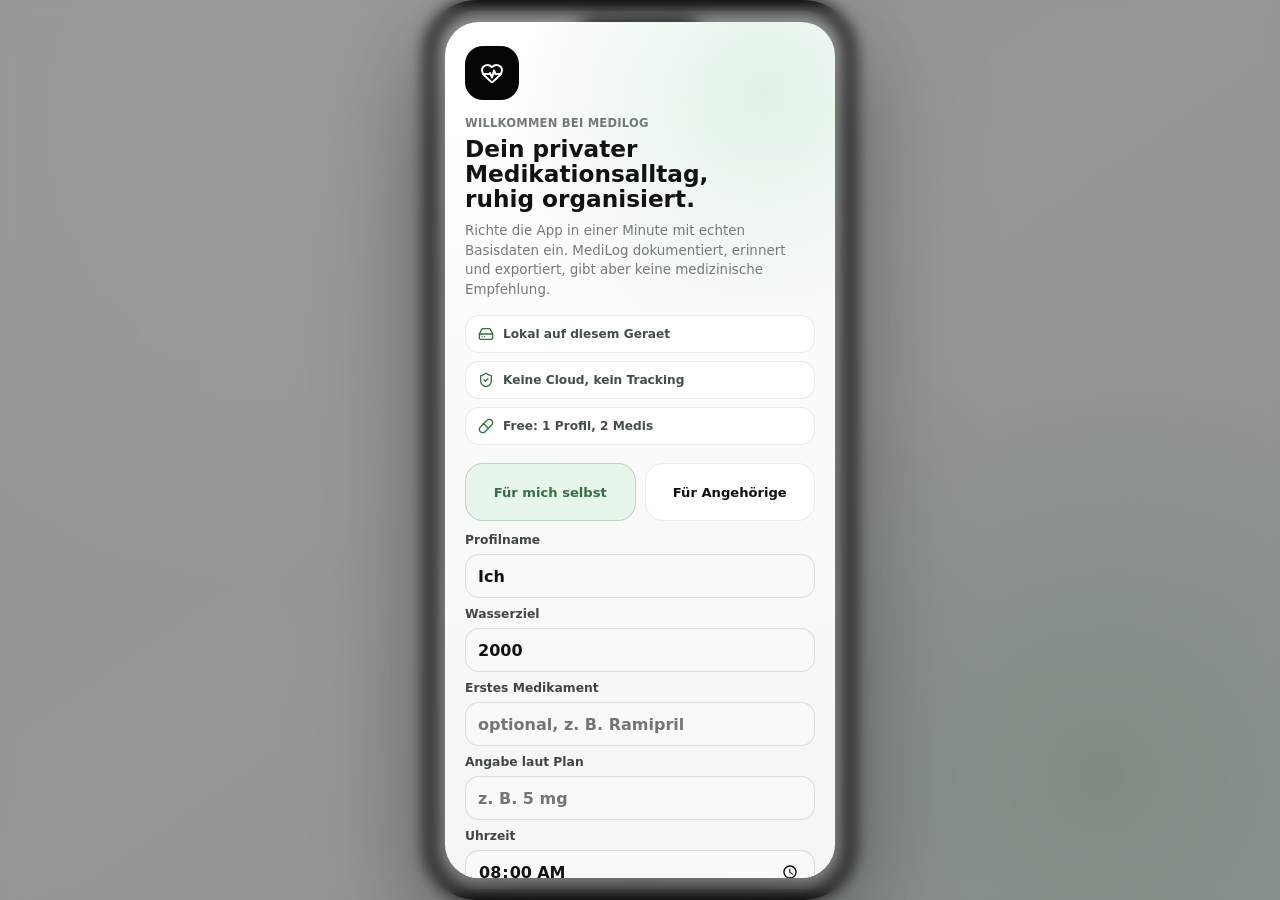
==== commit 8043ddde: "Improve onboarding and interactive app flows" ====
--- a/ios/MediLogNative/MediLogNative/WebApp/index.html
+++ b/ios/MediLogNative/MediLogNative/WebApp/index.html
@@ -4,7 +4,7 @@
     <meta charset="UTF-8" />
     <meta
       name="viewport"
-      content="width=device-width, initial-scale=1, minimum-scale=1, maximum-scale=1, user-scalable=no, viewport-fit=cover"
+      content="width=device-width, initial-scale=1, viewport-fit=cover"
     />
     <meta
       name="description"
@@ -89,6 +89,30 @@
             </div>
           </article>
 
+          <section class="panel guide-panel" aria-labelledby="guide-title">
+            <div class="section-heading">
+              <div>
+                <p class="kicker">Erste Schritte</p>
+                <h2 id="guide-title">In 2 Minuten startklar</h2>
+              </div>
+              <span class="status good">Guide</span>
+            </div>
+            <div class="guide-actions">
+              <button type="button" data-action="open-medicine-form">
+                <i data-lucide="pill"></i>
+                <span><strong>1. Medikament erfassen</strong><small>Name, Angabe laut Plan, Uhrzeit und Vorrat.</small></span>
+              </button>
+              <button type="button" data-action="open-reminder-settings">
+                <i data-lucide="bell-ring"></i>
+                <span><strong>2. Erinnerung pruefen</strong><small>Lokale Reminder aktivieren und Abstand setzen.</small></span>
+              </button>
+              <button type="button" data-action="open-report">
+                <i data-lucide="file-text"></i>
+                <span><strong>3. Bericht vorbereiten</strong><small>Export fuer Arzt oder Apotheke testen.</small></span>
+              </button>
+            </div>
+          </section>
+
           <section class="panel care-panel">
             <div class="section-heading">
               <div>
@@ -116,6 +140,7 @@
               <i data-lucide="calendar-plus"></i>
               <strong>Keine Einnahmen fuer diesen Filter</strong>
               <span>Neue Medikamente oder Zeiten kannst du ueber den Plus-Button erfassen.</span>
+              <button class="ghost-button" type="button" data-action="open-medicine-form">Medikament Erfassen</button>
             </div>
             <div class="completion-strip">
               <span id="completion-text">0 von 0 erledigt</span>
@@ -124,16 +149,16 @@
           </section>
 
           <section class="insight-grid">
-            <article class="metric-tile">
+            <button class="metric-tile" type="button" data-action="open-dose-form">
               <span>Naechste</span>
               <strong id="next-dose">--:--</strong>
               <p id="next-dose-name">Keine offene Einnahme</p>
-            </article>
-            <article class="metric-tile warning">
+            </button>
+            <button class="metric-tile warning" type="button" data-view="bibliothek">
               <span>Vorrat</span>
               <strong id="low-stock-count">0</strong>
               <p>niedrige Bestaende</p>
-            </article>
+            </button>
           </section>
 
           <section class="panel hydration-panel">
@@ -238,6 +263,7 @@
             <i data-lucide="pill"></i>
             <strong>Noch keine Medikamente</strong>
             <span>Erfasse zuerst dein eigenes Medikament und die Einnahmezeit.</span>
+            <button class="ghost-button" type="button" data-action="open-medicine-form">Medikament Erfassen</button>
           </div>
           <section class="panel stock-panel">
             <div class="section-heading">
@@ -369,9 +395,9 @@
               <span class="status good">lokal</span>
             </div>
             <div class="privacy-list">
-              <label><input type="checkbox" checked disabled /> Gesundheitsdaten bleiben lokal auf diesem Geraet.</label>
-              <label><input type="checkbox" checked disabled /> iOS speichert verschluesselt mit Keychain/AES-GCM, Web optional mit PIN-Vault.</label>
-              <label><input type="checkbox" checked disabled /> Export nur manuell durch dich.</label>
+              <div><i data-lucide="check"></i><span>Gesundheitsdaten bleiben lokal auf diesem Geraet.</span></div>
+              <div><i data-lucide="check"></i><span>iOS speichert verschluesselt mit Keychain/AES-GCM, Web optional mit PIN-Vault.</span></div>
+              <div><i data-lucide="check"></i><span>Export nur manuell durch dich.</span></div>
             </div>
           </section>
           <section class="panel">
@@ -525,7 +551,7 @@
     <dialog class="sheet" id="medicine-sheet" aria-labelledby="medicine-title">
       <form id="medicine-form">
         <div class="sheet-handle"></div>
-        <h2 id="medicine-title">Medikament erfassen</h2>
+            <h2 id="medicine-title">Medikament erfassen</h2>
         <div class="form-grid">
           <label>Name<input name="name" required placeholder="z. B. Ramipril" /></label>
           <label>Angabe laut Plan<input name="dose" required placeholder="z. B. 5 mg" /></label>
@@ -536,6 +562,19 @@
         <div class="form-actions">
           <button class="ghost-button" type="button" data-close="medicine-sheet">Abbrechen</button>
           <button class="solid-button" type="submit">Speichern</button>
+        </div>
+      </form>
+    </dialog>
+
+    <dialog class="sheet" id="medicine-detail-sheet" aria-labelledby="medicine-detail-title">
+      <form method="dialog">
+        <div class="sheet-handle"></div>
+        <h2 id="medicine-detail-title">Medikament</h2>
+        <div class="medicine-detail" id="medicine-detail-content"></div>
+        <div class="sheet-options compact">
+          <button value="done" type="submit"><i data-lucide="check-circle-2"></i>Einnahme Heute Markieren</button>
+          <button value="restock" type="submit"><i data-lucide="shopping-bag"></i>Vorrat +14</button>
+          <button value="note" type="submit"><i data-lucide="notebook-pen"></i>Notiz Speichern</button>
         </div>
       </form>
     </dialog>
--- a/ios/MediLogNative/MediLogNative/WebApp/styles.css
+++ b/ios/MediLogNative/MediLogNative/WebApp/styles.css
@@ -274,6 +274,8 @@
 .care-card,
 .profile-card,
 .stock-row,
+.guide-actions button,
+.detail-grid div,
 .setting-row {
   min-width: 0;
   max-width: 100%;
@@ -348,6 +350,48 @@
   background: linear-gradient(180deg, #ffbd54, #ef9631);
   color: white;
   font: 700 0.58rem var(--mono);
+}
+
+.guide-panel {
+  background:
+    linear-gradient(180deg, rgba(255, 255, 255, 0.92), rgba(239, 246, 241, 0.9)),
+    var(--surface-solid);
+}
+
+.guide-actions {
+  display: grid;
+  gap: 9px;
+}
+
+.guide-actions button {
+  min-height: 66px;
+  display: grid;
+  grid-template-columns: 36px minmax(0, 1fr);
+  align-items: center;
+  gap: 12px;
+  padding: 11px;
+  border: 1px solid rgba(52, 112, 68, 0.12);
+  border-radius: 18px;
+  background: rgba(255, 255, 255, 0.72);
+  color: var(--ink);
+  text-align: left;
+}
+
+.guide-actions svg {
+  width: 22px;
+  color: var(--accent-strong);
+}
+
+.guide-actions strong,
+.guide-actions small {
+  display: block;
+}
+
+.guide-actions small {
+  margin-top: 3px;
+  color: var(--muted);
+  font-size: 0.72rem;
+  line-height: 1.28;
 }
 
 .search-panel {
@@ -871,10 +915,14 @@
 }
 
 .metric-tile {
+  width: 100%;
   min-height: 112px;
   padding: 15px;
+  border: 0;
   border-radius: 21px;
   background: rgba(255, 255, 255, 0.88);
+  color: inherit;
+  text-align: left;
   box-shadow: 0 14px 26px rgba(36, 44, 38, 0.06);
 }
 
@@ -1414,11 +1462,13 @@
 }
 
 .day-pill {
+  width: 100%;
   min-height: 72px;
   display: grid;
   place-items: center;
   gap: 4px;
   padding: 10px 0;
+  border: 0;
   border-radius: 18px;
   background: rgba(255, 255, 255, 0.72);
   color: var(--muted);
@@ -1438,6 +1488,7 @@
 .rule-list div,
 .history-row,
 .privacy-list label,
+.privacy-list div,
 .stock-row,
 .profile-card {
   display: grid;
@@ -1451,6 +1502,11 @@
 
 .rule-list svg {
   width: 20px;
+  color: var(--accent);
+}
+
+.privacy-list svg {
+  width: 18px;
   color: var(--accent);
 }
 
@@ -1558,6 +1614,7 @@
 }
 
 .med-card {
+  width: 100%;
   min-height: 148px;
   display: grid;
   align-content: space-between;
@@ -1566,6 +1623,8 @@
   border: 1px solid rgba(255, 255, 255, 0.92);
   border-radius: 22px;
   background: rgba(255, 255, 255, 0.9);
+  color: inherit;
+  text-align: left;
   box-shadow:
     0 14px 28px rgba(36, 44, 38, 0.07),
     inset 0 1px 0 rgba(255, 255, 255, 0.9);
@@ -1621,12 +1680,15 @@
 }
 
 .stock-row {
+  width: 100%;
   grid-template-columns: 28px 1fr auto;
   align-items: center;
   min-height: 58px;
   padding: 10px;
   border-radius: 18px;
   background: #f4f7f2;
+  color: inherit;
+  text-align: left;
 }
 
 .stock-row.calm {
@@ -2272,6 +2334,74 @@
   min-width: 0;
   display: grid;
   gap: 9px;
+}
+
+.sheet-options.compact {
+  margin-top: 12px;
+}
+
+.medicine-detail {
+  display: grid;
+  gap: 12px;
+}
+
+.detail-hero {
+  display: grid;
+  grid-template-columns: 54px minmax(0, 1fr);
+  gap: 13px;
+  align-items: center;
+  padding: 12px;
+  border-radius: 18px;
+  background: #f4f7f2;
+}
+
+.detail-hero .med-visual {
+  transform: scale(0.82);
+  transform-origin: left center;
+}
+
+.detail-hero h3,
+.detail-hero span {
+  display: block;
+}
+
+.detail-hero h3 {
+  font-size: 1.05rem;
+}
+
+.detail-hero span {
+  margin-top: 4px;
+  color: var(--muted);
+  font-weight: 800;
+}
+
+.detail-grid {
+  display: grid;
+  grid-template-columns: repeat(2, minmax(0, 1fr));
+  gap: 8px;
+}
+
+.detail-grid div {
+  padding: 11px;
+  border-radius: 16px;
+  background: rgba(244, 247, 242, 0.9);
+}
+
+.detail-grid span,
+.detail-grid strong {
+  display: block;
+}
+
+.detail-grid span {
+  color: var(--muted);
+  font-size: 0.66rem;
+  font-weight: 900;
+  text-transform: uppercase;
+}
+
+.detail-grid strong {
+  margin-top: 5px;
+  font-size: 0.84rem;
 }
 
 .sheet-options button {
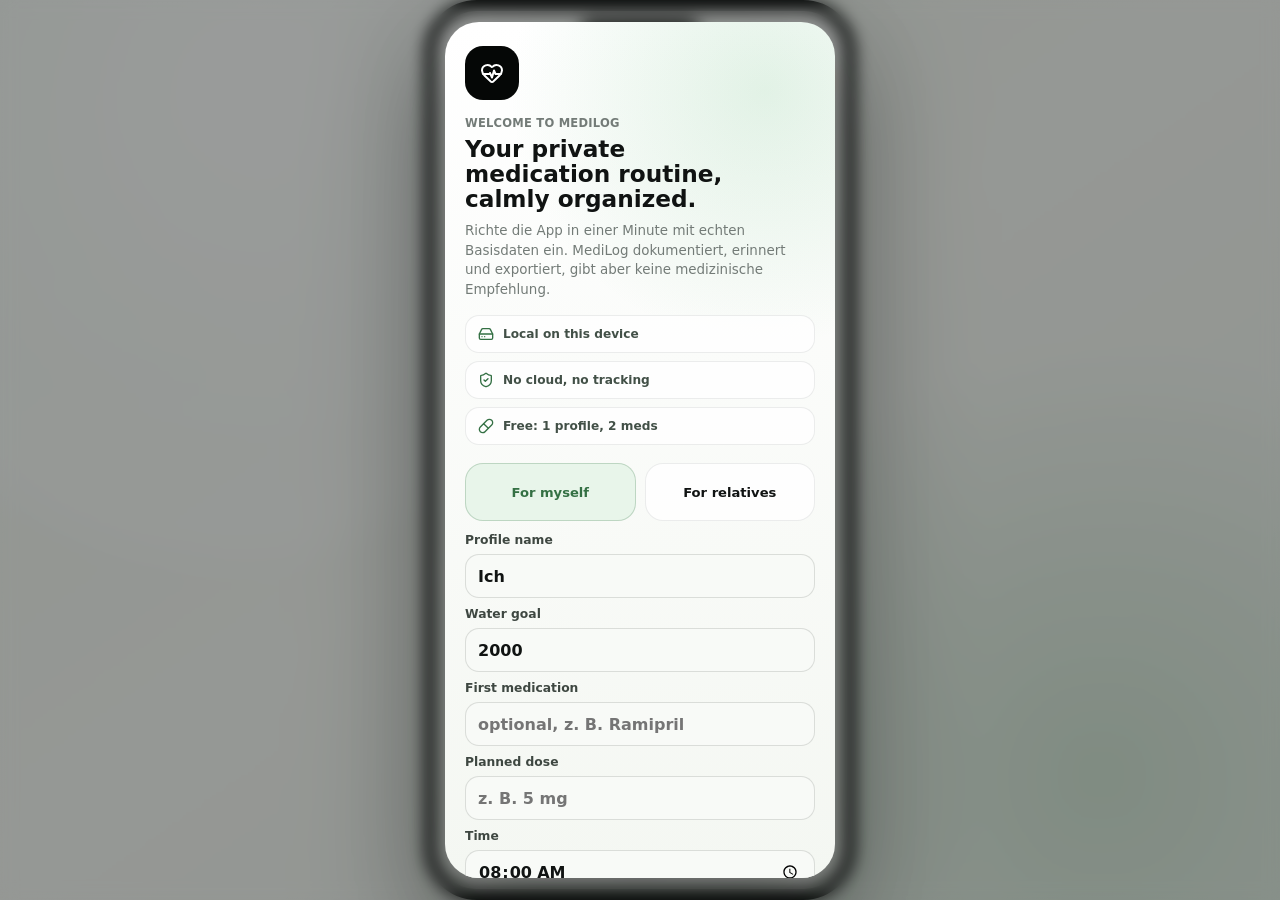
==== commit 5d63c580: "Add multilingual app and App Store localizations" ====
--- a/ios/MediLogNative/MediLogNative/WebApp/index.html
+++ b/ios/MediLogNative/MediLogNative/WebApp/index.html
@@ -359,6 +359,10 @@
                 <input id="setting-water-goal" type="number" min="500" max="4000" step="250" />
               </label>
               <label class="setting-row">
+                <span><strong>Sprache</strong><small>App-Sprache und regionale Formate</small></span>
+                <select id="setting-language"></select>
+              </label>
+              <label class="setting-row">
                 <span><strong>Reminder-Abstand</strong><small>Warnung nach geplanter Zeit</small></span>
                 <select id="setting-reminder-delay">
                   <option value="5">5 min</option>
--- a/ios/MediLogNative/MediLogNative/WebApp/styles.css
+++ b/ios/MediLogNative/MediLogNative/WebApp/styles.css
@@ -65,6 +65,26 @@
 
 body.senior {
   font-size: 112%;
+}
+
+html[dir="rtl"] .app-header,
+html[dir="rtl"] .section-heading,
+html[dir="rtl"] .dose-item,
+html[dir="rtl"] .care-card,
+html[dir="rtl"] .profile-card,
+html[dir="rtl"] .stock-row,
+html[dir="rtl"] .setting-row,
+html[dir="rtl"] .history-row,
+html[dir="rtl"] .premium-compare div,
+html[dir="rtl"] .privacy-rights div,
+html[dir="rtl"] .guide-actions button {
+  direction: rtl;
+  text-align: right;
+}
+
+html[dir="rtl"] .dose-chevron,
+html[dir="rtl"] [data-lucide="chevron-right"] {
+  transform: scaleX(-1);
 }
 
 body.senior .dose-item,
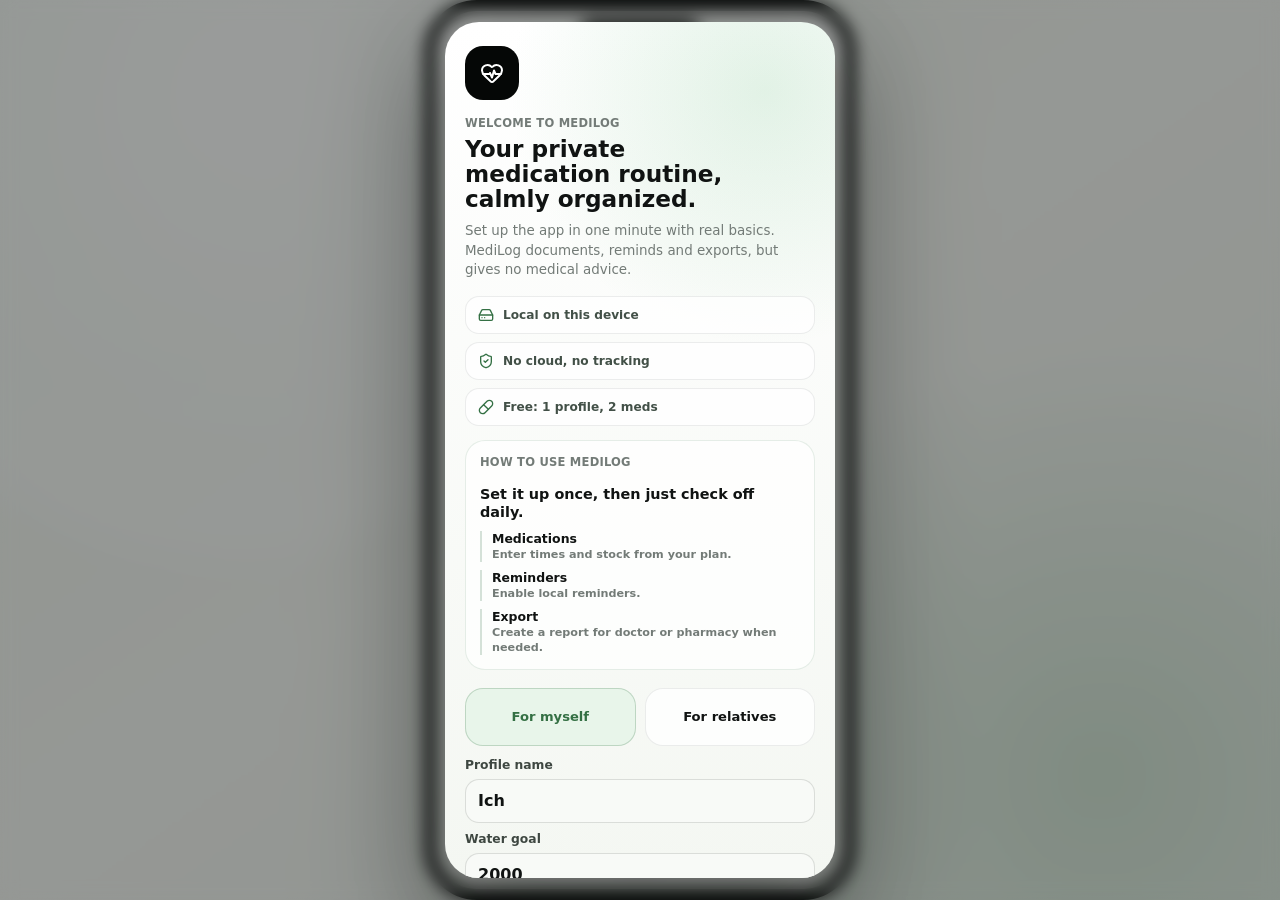
==== commit 7454e26c: "Improve premium routine and localization coverage" ====
--- a/ios/MediLogNative/MediLogNative/WebApp/index.html
+++ b/ios/MediLogNative/MediLogNative/WebApp/index.html
@@ -113,6 +113,17 @@
             </div>
           </section>
 
+          <section class="panel routine-panel" aria-labelledby="routine-title">
+            <div class="section-heading">
+              <div>
+                <p class="kicker">Tagescheck</p>
+                <h2 id="routine-title">Heute sinnvoll weitermachen</h2>
+              </div>
+              <span class="status good">Nächster sinnvoller Schritt</span>
+            </div>
+            <div class="routine-list" id="routine-focus-list"></div>
+          </section>
+
           <section class="panel care-panel">
             <div class="section-heading">
               <div>
@@ -308,6 +319,7 @@
               <p class="kicker">Zugang</p>
               <h2>Premium fuer echte Routine.</h2>
               <p>Free bleibt bewusst klein. Premium ist fuer Alltag, Pflege, Export und Vorrat ohne kuenstliche Reibung.</p>
+              <p class="premium-subcopy">Alles, was fuer regelmaessige Dokumentation zaehlt: unbegrenzt, privat, exportierbar.</p>
             </div>
             <div class="premium-proof" aria-label="Premium Vorteile">
               <span><strong>1 Profil</strong><small>Free</small></span>
@@ -490,6 +502,15 @@
           <span><i data-lucide="shield-check"></i>Keine Cloud, kein Tracking</span>
           <span><i data-lucide="pill"></i>Free: 1 Profil, 2 Medis</span>
         </div>
+        <div class="setup-path" aria-label="So nutzt du MediLog">
+          <p class="kicker">So nutzt du MediLog</p>
+          <strong>Einmal einrichten, dann taeglich nur abhaken.</strong>
+          <div>
+            <span><b>Medikamente</b><small>Zeiten und Vorrat nach deinem Plan erfassen.</small></span>
+            <span><b>Reminder</b><small>Lokale Erinnerungen aktivieren.</small></span>
+            <span><b>Export</b><small>Bei Bedarf Bericht fuer Arzt oder Apotheke erstellen.</small></span>
+          </div>
+        </div>
         <div class="choice-grid">
           <label><input type="radio" name="mode" value="self" checked /> <span>Für mich selbst</span></label>
           <label><input type="radio" name="mode" value="care" /> <span>Für Angehörige</span></label>
--- a/ios/MediLogNative/MediLogNative/WebApp/styles.css
+++ b/ios/MediLogNative/MediLogNative/WebApp/styles.css
@@ -77,7 +77,8 @@
 html[dir="rtl"] .history-row,
 html[dir="rtl"] .premium-compare div,
 html[dir="rtl"] .privacy-rights div,
-html[dir="rtl"] .guide-actions button {
+html[dir="rtl"] .guide-actions button,
+html[dir="rtl"] .routine-card {
   direction: rtl;
   text-align: right;
 }
@@ -295,6 +296,7 @@
 .profile-card,
 .stock-row,
 .guide-actions button,
+.routine-card,
 .detail-grid div,
 .setting-row {
   min-width: 0;
@@ -412,6 +414,80 @@
   color: var(--muted);
   font-size: 0.72rem;
   line-height: 1.28;
+}
+
+.routine-panel {
+  background:
+    radial-gradient(circle at 88% 10%, rgba(97, 185, 120, 0.14), transparent 28%),
+    rgba(255, 255, 255, 0.9);
+}
+
+.routine-list {
+  display: grid;
+  gap: 9px;
+}
+
+.routine-card {
+  width: 100%;
+  min-height: 72px;
+  display: grid;
+  grid-template-columns: 36px minmax(0, 1fr) auto;
+  align-items: center;
+  gap: 12px;
+  padding: 12px;
+  border: 1px solid rgba(35, 47, 40, 0.08);
+  border-radius: 20px;
+  background: rgba(255, 255, 255, 0.76);
+  color: var(--ink);
+  text-align: left;
+  box-shadow: inset 0 1px 0 rgba(255, 255, 255, 0.72);
+}
+
+.routine-card svg {
+  width: 22px;
+  color: var(--accent-strong);
+}
+
+.routine-card strong,
+.routine-card small {
+  display: block;
+  min-width: 0;
+}
+
+.routine-card strong {
+  font-size: 0.88rem;
+}
+
+.routine-card small {
+  margin-top: 3px;
+  color: var(--muted);
+  font-size: 0.72rem;
+  font-weight: 800;
+  line-height: 1.28;
+}
+
+.routine-card em {
+  padding: 7px 10px;
+  border-radius: 999px;
+  background: rgba(52, 112, 68, 0.08);
+  color: var(--accent-strong);
+  font-size: 0.66rem;
+  font-style: normal;
+  font-weight: 950;
+  white-space: nowrap;
+}
+
+.routine-card.warning {
+  border-color: rgba(241, 166, 64, 0.26);
+}
+
+.routine-card.warning svg,
+.routine-card.warning em {
+  color: #a46522;
+}
+
+.routine-card.locked {
+  opacity: 0.88;
 }
 
 .search-panel {
@@ -1106,6 +1182,13 @@
   line-height: 1.42;
   hyphens: auto;
   overflow-wrap: anywhere;
+}
+
+.premium-card .premium-subcopy {
+  margin-top: 8px;
+  color: rgba(184, 239, 192, 0.9);
+  font-size: 0.78rem;
+  font-weight: 850;
 }
 
 .premium-plans {
@@ -2294,6 +2377,49 @@
   color: var(--accent-strong);
 }
 
+.setup-path {
+  display: grid;
+  gap: 10px;
+  margin-top: 14px;
+  padding: 14px;
+  border: 1px solid rgba(52, 112, 68, 0.12);
+  border-radius: 20px;
+  background: rgba(255, 255, 255, 0.72);
+}
+
+.setup-path > strong {
+  font-size: 0.9rem;
+  line-height: 1.25;
+}
+
+.setup-path > div {
+  display: grid;
+  gap: 8px;
+}
+
+.setup-path span {
+  display: grid;
+  gap: 2px;
+  padding-left: 10px;
+  border-left: 2px solid rgba(52, 112, 68, 0.2);
+}
+
+.setup-path b,
+.setup-path small {
+  display: block;
+}
+
+.setup-path b {
+  font-size: 0.78rem;
+}
+
+.setup-path small {
+  color: var(--muted);
+  font-size: 0.7rem;
+  font-weight: 750;
+  line-height: 1.28;
+}
+
 .choice-grid {
   display: grid;
   grid-template-columns: 1fr 1fr;
@@ -2573,10 +2699,12 @@
   .tabbar,
   .report-controls,
   .report-document,
-    .report-events div,
-    .choice-grid label,
-    .onboarding-points span,
-    .sheet-options button,
+  .report-events div,
+  .choice-grid label,
+  .onboarding-points span,
+  .setup-path,
+  .routine-card,
+  .sheet-options button,
   .ghost-button {
     border-color: rgba(232, 245, 234, 0.08);
     background: rgba(18, 25, 21, 0.9);
@@ -2735,6 +2863,21 @@
     color: var(--ink);
   }
 
+  .routine-panel {
+    background:
+      radial-gradient(circle at 88% 10%, rgba(134, 215, 154, 0.12), transparent 28%),
+      rgba(18, 25, 21, 0.9);
+  }
+
+  .routine-card em {
+    background: rgba(134, 215, 154, 0.12);
+    color: var(--accent-strong);
+  }
+
+  .setup-path span {
+    border-left-color: rgba(134, 215, 154, 0.26);
+  }
+
   .sheet-handle {
     background: rgba(232, 245, 234, 0.24);
   }
@@ -2948,6 +3091,7 @@
   .setting-row,
   .refill-row,
   .plan-option,
+  .routine-card,
   .vault-actions {
     grid-template-columns: minmax(0, 1fr);
   }
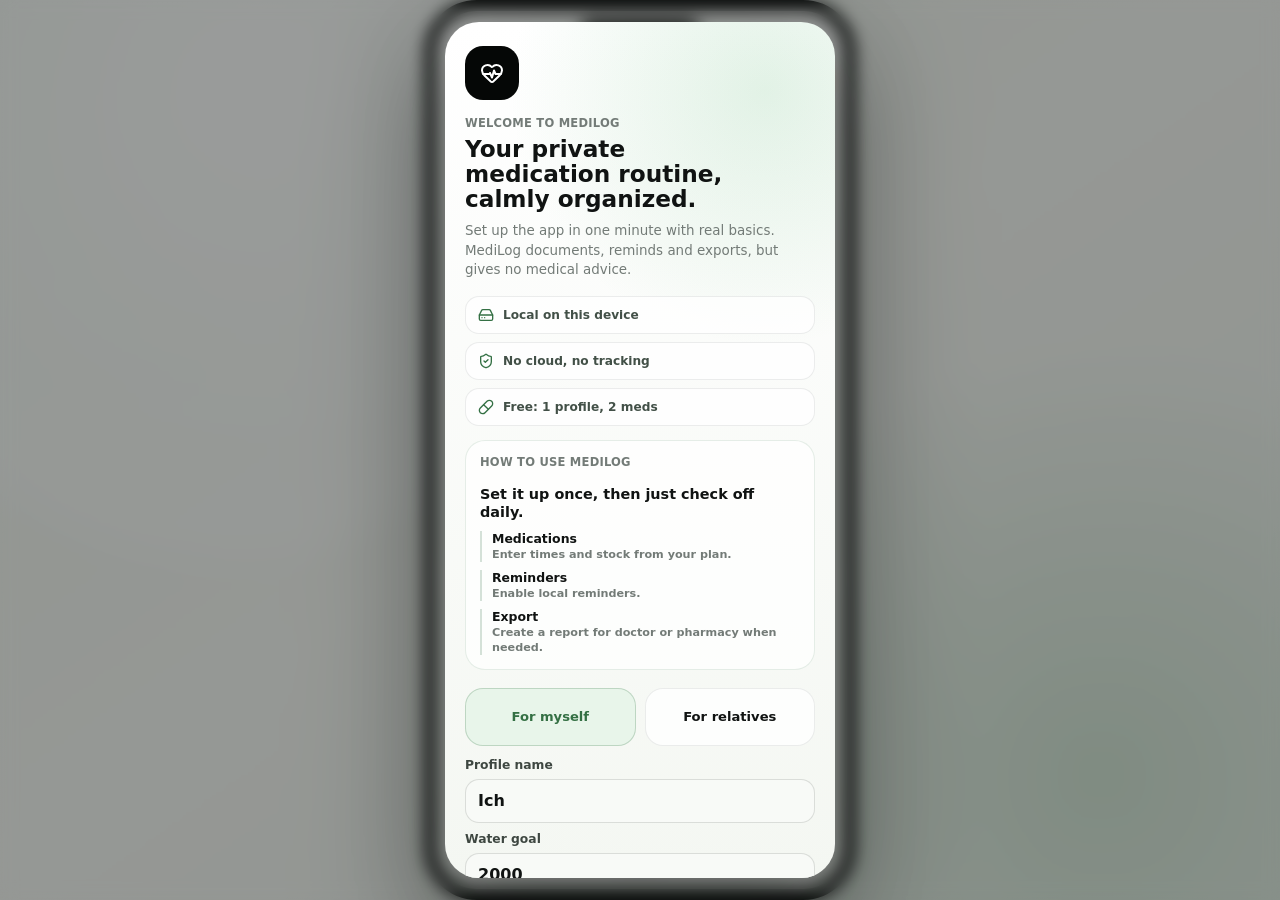
==== commit 2fc881a4: "Improve MediLog UX and localized screenshots" ====
--- a/ios/MediLogNative/MediLogNative/WebApp/index.html
+++ b/ios/MediLogNative/MediLogNative/WebApp/index.html
@@ -8,7 +8,7 @@
     />
     <meta
       name="description"
-      content="MediLog ist ein lokaler Medikamenten-Tracker fuer Einnahmen, Erinnerungen, Vorrat und sichere Dokumentation."
+      content="MediLog ist ein lokaler Medikamenten-Tracker für Einnahmen, Erinnerungen, Vorrat und sichere Dokumentation."
     />
     <meta name="theme-color" content="#eef2ed" media="(prefers-color-scheme: light)" />
     <meta name="theme-color" content="#0b100d" media="(prefers-color-scheme: dark)" />
@@ -65,7 +65,7 @@
             <div class="protocol-copy">
               <p class="kicker">Aktueller Plan</p>
               <h2 id="protocol-name">Herz & Blutdruck</h2>
-              <p>Privates Einnahmeprotokoll mit lokalen Erinnerungen. Keine Dosierungsberatung.</p>
+              <p>Privates Protokoll mit lokalen Erinnerungen. Keine Dosisberatung.</p>
               <div class="status-row">
                 <span class="status good">Aktiv</span>
                 <span class="status" id="adherence-pill">0% diese Woche</span>
@@ -97,18 +97,18 @@
               </div>
               <span class="status good">Guide</span>
             </div>
-            <div class="guide-actions">
+            <div class="guide-actions" id="guide-actions">
               <button type="button" data-action="open-medicine-form">
                 <i data-lucide="pill"></i>
                 <span><strong>1. Medikament erfassen</strong><small>Name, Angabe laut Plan, Uhrzeit und Vorrat.</small></span>
               </button>
               <button type="button" data-action="open-reminder-settings">
                 <i data-lucide="bell-ring"></i>
-                <span><strong>2. Erinnerung pruefen</strong><small>Lokale Reminder aktivieren und Abstand setzen.</small></span>
+                <span><strong>2. Erinnerung prüfen</strong><small>Lokale Reminder aktivieren und Abstand setzen.</small></span>
               </button>
               <button type="button" data-action="open-report">
                 <i data-lucide="file-text"></i>
-                <span><strong>3. Bericht vorbereiten</strong><small>Export fuer Arzt oder Apotheke testen.</small></span>
+                <span><strong>3. Bericht vorbereiten</strong><small>Export für Arzt oder Apotheke testen.</small></span>
               </button>
             </div>
           </section>
@@ -149,8 +149,8 @@
             <div class="dose-list" id="dose-list"></div>
             <div class="empty-state hidden" id="dose-empty">
               <i data-lucide="calendar-plus"></i>
-              <strong>Keine Einnahmen fuer diesen Filter</strong>
-              <span>Neue Medikamente oder Zeiten kannst du ueber den Plus-Button erfassen.</span>
+              <strong>Keine Einnahmen für diesen Filter</strong>
+              <span>Neue Medikamente oder Zeiten kannst du über den Plus-Button erfassen.</span>
               <button class="ghost-button" type="button" data-action="open-medicine-form">Medikament Erfassen</button>
             </div>
             <div class="completion-strip">
@@ -161,14 +161,14 @@
 
           <section class="insight-grid">
             <button class="metric-tile" type="button" data-action="open-dose-form">
-              <span>Naechste</span>
+              <span>Nächste</span>
               <strong id="next-dose">--:--</strong>
               <p id="next-dose-name">Keine offene Einnahme</p>
             </button>
             <button class="metric-tile warning" type="button" data-view="bibliothek">
               <span>Vorrat</span>
               <strong id="low-stock-count">0</strong>
-              <p>niedrige Bestaende</p>
+              <p>niedrige Bestände</p>
             </button>
           </section>
 
@@ -217,19 +217,19 @@
             <div>
               <p class="kicker">Therapieplan</p>
               <h2>Privat dokumentiert</h2>
-              <p>Alle Angaben beruhen auf deinem eigenen Plan. Die App veraendert keine Dosis und bewertet keine Therapie.</p>
+              <p>Alle Angaben beruhen auf deinem eigenen Plan. Die App verändert keine Dosis und bewertet keine Therapie.</p>
             </div>
             <div class="week-ring" id="week-ring"><span>3/12</span></div>
           </div>
           <div class="calendar-strip" id="calendar-strip"></div>
           <section class="panel">
             <div class="section-heading">
-              <h2>Regeln fuer Erinnerungen</h2>
-              <button class="link-action" type="button" data-view="schutz">Pruefen <i data-lucide="chevron-right"></i></button>
+              <h2>Regeln für Erinnerungen</h2>
+              <button class="link-action" type="button" data-view="schutz">Prüfen <i data-lucide="chevron-right"></i></button>
             </div>
             <div class="rule-list">
-              <div><i data-lucide="bell-ring"></i><span>Erinnerungen sind lokal und koennen jederzeit deaktiviert werden.</span></div>
-              <div><i data-lucide="file-lock-2"></i><span>Exportdaten enthalten Gesundheitsdaten und sollten geschuetzt geteilt werden.</span></div>
+              <div><i data-lucide="bell-ring"></i><span>Erinnerungen sind lokal und können jederzeit deaktiviert werden.</span></div>
+              <div><i data-lucide="file-lock-2"></i><span>Exportdaten enthalten Gesundheitsdaten und sollten geschützt geteilt werden.</span></div>
               <div><i data-lucide="stethoscope"></i><span>Medizinische Entscheidungen bleiben bei Arzt, Apotheke oder Notdienst.</span></div>
             </div>
           </section>
@@ -252,7 +252,7 @@
               <button class="text-action" type="button" data-action="open-scan-sheet">Scan <i data-lucide="scan-line"></i></button>
             </div>
             <p class="panel-copy">
-              Fuer den bundeseinheitlichen Medikationsplan ist ein Premium-Workflow angelegt. In iOS kann ein QR-Code per Kamera
+              Für den bundeseinheitlichen Medikationsplan ist ein Premium-Workflow angelegt. In iOS kann ein QR-Code per Kamera
               gelesen werden, in der Web-Vorschau per Text oder QR-Bild. Es erfolgt keine automatische Dosierungsbewertung.
             </p>
           </section>
@@ -290,7 +290,7 @@
 
         <section class="view" id="verlauf-view" data-title="Verlauf">
           <section class="history-hero">
-            <p class="kicker">7-Tage-Uebersicht</p>
+            <p class="kicker">7-Tage-Übersicht</p>
             <h2 id="history-score">0%</h2>
             <span>Dokumentierte Einnahmetreue</span>
             <div class="bars" id="history-bars"></div>
@@ -310,44 +310,51 @@
             <h2>Einstellungen, Premium und Schutz.</h2>
             <p>
               MediLog ist als lokaler Tracker konzipiert. Keine Diagnose, keine Therapieempfehlung,
-              keine automatische Wechselwirkungspruefung.
+              keine automatische Wechselwirkungsprüfung.
             </p>
           </article>
 
           <section class="premium-card">
             <div>
               <p class="kicker">Zugang</p>
-              <h2>Premium fuer echte Routine.</h2>
-              <p>Free bleibt bewusst klein. Premium ist fuer Alltag, Pflege, Export und Vorrat ohne kuenstliche Reibung.</p>
-              <p class="premium-subcopy">Alles, was fuer regelmaessige Dokumentation zaehlt: unbegrenzt, privat, exportierbar.</p>
+              <h2>Premium für echte Routine.</h2>
+              <p>Free bleibt bewusst klein. Premium schaltet den vollen lokalen Medikamenten-Alltag frei: Pflege, Export, Vorrat und sichere Reminder.</p>
+              <p class="premium-subcopy">Keine Cloud. Keine Werbung. Kein medizinischer Rat. Nur ein ruhiges System für deine Routine.</p>
             </div>
             <div class="premium-proof" aria-label="Premium Vorteile">
               <span><strong>1 Profil</strong><small>Free</small></span>
-              <span><strong>Unbegrenzt</strong><small>Premium</small></span>
+              <span><strong>Limitlos</strong><small>Premium</small></span>
               <span><strong>Lokal</strong><small>Keine Cloud</small></span>
             </div>
             <div class="premium-plans" id="premium-plans" role="radiogroup" aria-label="Premium Tarif"></div>
+            <div class="premium-message" id="premium-message" role="status" aria-live="polite"></div>
+            <button class="primary-pill" type="button" id="premium-button">
+              <span id="premium-button-label">Premium freischalten</span>
+              <i data-lucide="sparkles"></i>
+            </button>
+            <div class="premium-value-row" id="premium-value-row" aria-live="polite"></div>
+            <button class="ghost-on-dark" type="button" id="premium-restore">Kauf wiederherstellen</button>
+            <div class="premium-trust-row" aria-label="Premium Schutzversprechen">
+              <span><i data-lucide="shield-check"></i>Lokal gespeichert</span>
+              <span><i data-lucide="badge-check"></i>Apple Kaufdialog</span>
+              <span><i data-lucide="rotate-ccw"></i>Jederzeit kündbar</span>
+            </div>
             <div class="premium-compare" aria-label="Free und Premium Vergleich">
               <div><span>Free</span><strong>1 Profil, 2 Medikamente, Wasser, Tagescheck</strong></div>
               <div><span>Premium</span><strong>Familie, Vorrat, Export, Scan, Vault, Reminder-Regeln</strong></div>
             </div>
             <ul>
-              <li><i data-lucide="bell-ring"></i>Zuverlaessige lokale Erinnerungen</li>
+              <li><i data-lucide="bell-ring"></i>Zuverlässige lokale Erinnerungen</li>
               <li><i data-lucide="users-round"></i>Familien-/Pflege-Modus</li>
               <li><i data-lucide="file-text"></i>Arzt-/Apothekenbericht</li>
               <li><i data-lucide="lock-keyhole"></i>Vault, QR, Vorrat und Nachkauf</li>
             </ul>
-            <button class="primary-pill" type="button" id="premium-button">
-              <span id="premium-button-label">Premium freischalten</span>
-              <i data-lucide="sparkles"></i>
-            </button>
-            <button class="ghost-on-dark" type="button" id="premium-restore">Kauf wiederherstellen</button>
-            <div class="premium-legal" aria-label="Abo Bedingungen">
+            <div class="premium-legal" aria-label="Abo-Bedingungen">
               <p>
-                Auto-verlaengerbares Abo. Preis und Laufzeit werden vor dem Kauf von Apple angezeigt.
-                Kuendigung jederzeit in den App Store Account-Einstellungen.
+                Auto-verlängerbares Abo. Preis und Laufzeit werden vor dem Kauf von Apple angezeigt.
+                Kündigung jederzeit in den App Store Account-Einstellungen.
               </p>
-              <p id="premium-legal-selected">Ausgewaehlter Tarif: MediLog Premium.</p>
+              <p id="premium-legal-selected">Ausgewählter Tarif: MediLog Premium.</p>
               <div class="premium-links">
                 <a href="https://meloxkgz-ship-it.github.io/medilog-care/privacy.html">Datenschutz</a>
                 <a href="https://www.apple.com/legal/internet-services/itunes/dev/stdeula/">Nutzungsbedingungen (EULA)</a>
@@ -374,6 +381,10 @@
                 <span><strong>Sprache</strong><small>App-Sprache und regionale Formate</small></span>
                 <select id="setting-language"></select>
               </label>
+              <div class="language-card">
+                <span><strong>Sprachwahl</strong><small>42 Sprachen direkt in der App</small></span>
+                <div class="language-grid" id="language-grid" aria-label="Schnelle Sprachwahl"></div>
+              </div>
               <label class="setting-row">
                 <span><strong>Reminder-Abstand</strong><small>Warnung nach geplanter Zeit</small></span>
                 <select id="setting-reminder-delay">
@@ -384,11 +395,11 @@
                 </select>
               </label>
               <label class="setting-row">
-                <span><strong>Zuverlaessige Erinnerungen</strong><small>iOS nutzt lokale Notifications, Web nutzt Browser-Erlaubnis</small></span>
+                <span><strong>Zuverlässige Erinnerungen</strong><small>iOS nutzt lokale Notifications, Web nutzt Browser-Erlaubnis</small></span>
                 <input id="setting-reminders-enabled" type="checkbox" />
               </label>
               <label class="setting-row">
-                <span><strong>Einfach-Modus</strong><small>Groessere Schrift und Touch-Ziele</small></span>
+                <span><strong>Einfach-Modus</strong><small>Größere Schrift und Touch-Ziele</small></span>
                 <input id="setting-senior-mode" type="checkbox" />
               </label>
             </div>
@@ -411,8 +422,8 @@
               <span class="status good">lokal</span>
             </div>
             <div class="privacy-list">
-              <div><i data-lucide="check"></i><span>Gesundheitsdaten bleiben lokal auf diesem Geraet.</span></div>
-              <div><i data-lucide="check"></i><span>iOS speichert verschluesselt mit Keychain/AES-GCM, Web optional mit PIN-Vault.</span></div>
+              <div><i data-lucide="check"></i><span>Gesundheitsdaten bleiben lokal auf diesem Gerät.</span></div>
+              <div><i data-lucide="check"></i><span>iOS speichert verschlüsselt mit Keychain/AES-GCM, Web optional mit PIN-Vault.</span></div>
               <div><i data-lucide="check"></i><span>Export nur manuell durch dich.</span></div>
             </div>
           </section>
@@ -426,14 +437,14 @@
             </div>
             <div class="privacy-rights">
               <div><i data-lucide="database"></i><span><strong>Datenkategorien</strong><small>Profile, Medikamente, Einnahmen, Wasser, Notizen, Einstellungen.</small></span></div>
-              <div><i data-lucide="target"></i><span><strong>Zweckbindung</strong><small>Nur Tracking, Erinnerung, Pflegeuebersicht und Export. Keine Werbung, kein Verkauf.</small></span></div>
-              <div><i data-lucide="hard-drive"></i><span><strong>Speicherort</strong><small id="privacy-storage-status">Lokal im Browser dieses Geraets. Keine Cloud-Synchronisierung in dieser Version.</small></span></div>
+              <div><i data-lucide="target"></i><span><strong>Zweckbindung</strong><small>Nur Tracking, Erinnerung, Pflegeübersicht und Export. Keine Werbung, kein Verkauf.</small></span></div>
+              <div><i data-lucide="hard-drive"></i><span><strong>Speicherort</strong><small id="privacy-storage-status">Lokal im Browser dieses Geräts. Keine Cloud-Synchronisierung in dieser Version.</small></span></div>
             </div>
             <div class="privacy-actions">
               <button class="ghost-button" type="button" id="privacy-export">DSGVO-Export</button>
-              <button class="ghost-button" type="button" id="privacy-consent">Einwilligung bestaetigen</button>
-            </div>
-            <p class="form-help">Gesundheitsdaten sind besonders schuetzenswert. Fuer eine echte Veroeffentlichung braucht das zusaetzlich juristische Pruefung, Datenschutzerklaerung und ggf. Datenschutz-Folgenabschaetzung.</p>
+              <button class="ghost-button" type="button" id="privacy-consent">Einwilligung bestätigen</button>
+            </div>
+            <p class="form-help">Gesundheitsdaten sind besonders schützenswert. Für eine echte Veröffentlichung braucht das zusätzlich juristische Prüfung, Datenschutzerklärung und ggf. Datenschutz-Folgenabschätzung.</p>
           </section>
           <section class="panel">
             <div class="section-heading">
@@ -446,7 +457,7 @@
             <div class="vault-actions">
               <input id="vault-pin" type="password" inputmode="numeric" autocomplete="new-password" placeholder="PIN festlegen oder entsperren" />
               <button class="solid-button" type="button" id="vault-button">Schutz aktivieren</button>
-              <button class="ghost-button" type="button" id="vault-biometric-button">Face ID pruefen</button>
+              <button class="ghost-button" type="button" id="vault-biometric-button">Face ID prüfen</button>
             </div>
             <p class="form-help">iOS nutzt lokalen Keychain-Schutz. Im Web kann ein PIN-Vault nicht wiederhergestellt werden. Keine Cloud, kein Passwort-Reset.</p>
           </section>
@@ -456,23 +467,23 @@
               <strong>112</strong>
             </div>
             <div>
-              <span>Aerztlicher Bereitschaftsdienst</span>
+              <span>Ärztlicher Bereitschaftsdienst</span>
               <strong>116117</strong>
             </div>
           </section>
           <section class="panel install-panel">
             <div class="section-heading">
               <div>
-                <p class="kicker">App-Gefuehl</p>
+                <p class="kicker">App-Gefühl</p>
                 <h2>Installierbar</h2>
               </div>
               <span class="status good">PWA</span>
             </div>
-            <p class="panel-copy">MediLog kann ueber den Browser zum Home-Bildschirm hinzugefuegt werden und laedt nach dem ersten Besuch auch offline.</p>
+            <p class="panel-copy">MediLog kann über den Browser zum Home-Bildschirm hinzugefügt werden und lädt nach dem ersten Besuch auch offline.</p>
           </section>
           <button class="danger-button" type="button" id="reset-button">
             <i data-lucide="trash-2"></i>
-            Lokale Demo-Daten zuruecksetzen
+            Lokale Beispieldaten zurücksetzen
           </button>
         </section>
       </section>
@@ -498,17 +509,17 @@
           medizinische Empfehlung.
         </p>
         <div class="onboarding-points" aria-label="Wichtige Hinweise">
-          <span><i data-lucide="hard-drive"></i>Lokal auf diesem Geraet</span>
+          <span><i data-lucide="hard-drive"></i>Lokal auf diesem Gerät</span>
           <span><i data-lucide="shield-check"></i>Keine Cloud, kein Tracking</span>
           <span><i data-lucide="pill"></i>Free: 1 Profil, 2 Medis</span>
         </div>
         <div class="setup-path" aria-label="So nutzt du MediLog">
           <p class="kicker">So nutzt du MediLog</p>
-          <strong>Einmal einrichten, dann taeglich nur abhaken.</strong>
+          <strong>Einmal einrichten, dann täglich nur abhaken.</strong>
           <div>
             <span><b>Medikamente</b><small>Zeiten und Vorrat nach deinem Plan erfassen.</small></span>
             <span><b>Reminder</b><small>Lokale Erinnerungen aktivieren.</small></span>
-            <span><b>Export</b><small>Bei Bedarf Bericht fuer Arzt oder Apotheke erstellen.</small></span>
+            <span><b>Export</b><small>Bei Bedarf Bericht für Arzt oder Apotheke erstellen.</small></span>
           </div>
         </div>
         <div class="choice-grid">
@@ -525,10 +536,10 @@
         </div>
         <label class="consent-row">
           <input name="privacyConsent" type="checkbox" required />
-          <span>Ich verstehe, dass ich besondere Gesundheitsdaten lokal auf diesem Geraet speichere und MediLog keine medizinische Beratung ersetzt.</span>
+          <span>Ich verstehe, dass ich besondere Gesundheitsdaten lokal auf diesem Gerät speichere und MediLog keine medizinische Beratung ersetzt.</span>
         </label>
         <div class="form-actions">
-          <button class="ghost-button" type="button" id="skip-onboarding">Demo mit Beispielen</button>
+          <button class="ghost-button" type="button" id="skip-onboarding">Mit Beispielplan starten</button>
           <button class="solid-button" type="submit">App einrichten</button>
         </div>
       </form>
@@ -583,7 +594,7 @@
           <label>Uhrzeit<input name="time" required type="time" /></label>
           <label>Vorrat<input name="stock" required type="number" min="0" value="14" /></label>
         </div>
-        <p class="form-help">Bitte nur Angaben uebernehmen, die aerztlich oder pharmazeutisch fuer dich vorgesehen sind.</p>
+        <p class="form-help">Bitte nur Angaben übernehmen, die ärztlich oder pharmazeutisch für dich vorgesehen sind.</p>
         <div class="form-actions">
           <button class="ghost-button" type="button" data-close="medicine-sheet">Abbrechen</button>
           <button class="solid-button" type="submit">Speichern</button>
@@ -597,9 +608,9 @@
         <h2 id="medicine-detail-title">Medikament</h2>
         <div class="medicine-detail" id="medicine-detail-content"></div>
         <div class="sheet-options compact">
-          <button value="done" type="submit"><i data-lucide="check-circle-2"></i>Einnahme Heute Markieren</button>
+          <button value="done" type="submit"><i data-lucide="check-circle-2"></i>Einnahme heute markieren</button>
           <button value="restock" type="submit"><i data-lucide="shopping-bag"></i>Vorrat +14</button>
-          <button value="note" type="submit"><i data-lucide="notebook-pen"></i>Notiz Speichern</button>
+          <button value="note" type="submit"><i data-lucide="notebook-pen"></i>Notiz speichern</button>
         </div>
       </form>
     </dialog>
@@ -628,7 +639,7 @@
           <i data-lucide="scan-line"></i>
           Kamera-Scan starten
         </button>
-        <label class="full-label">QR-/Planinhalt<textarea name="plan" required placeholder="Text aus QR-Code oder Medikationsplan einfuegen"></textarea></label>
+        <label class="full-label">QR-/Planinhalt<textarea name="plan" required placeholder="Text aus QR-Code oder Medikationsplan einfügen"></textarea></label>
         <label class="full-label">QR-Bild optional<input id="qr-file" type="file" accept="image/*" /></label>
         <p class="form-help">Der Import wird als private Notiz gespeichert. Die App erzeugt daraus keine Dosierungsempfehlung.</p>
         <div class="form-actions">
@@ -642,7 +653,7 @@
       <form id="note-form">
         <div class="sheet-handle"></div>
         <h2 id="note-title">Notiz speichern</h2>
-        <label class="full-label">Notiz<textarea name="note" required placeholder="z. B. Einnahme nach Ruecksprache verschoben"></textarea></label>
+        <label class="full-label">Notiz<textarea name="note" required placeholder="z. B. Einnahme nach Rücksprache verschoben"></textarea></label>
         <p class="form-help">Notizen sind privat und werden nur lokal gespeichert.</p>
         <div class="form-actions">
           <button class="ghost-button" type="button" data-close="note-sheet">Abbrechen</button>
--- a/ios/MediLogNative/MediLogNative/WebApp/styles.css
+++ b/ios/MediLogNative/MediLogNative/WebApp/styles.css
@@ -30,6 +30,7 @@
 body {
   width: 100%;
   max-width: 100%;
+  height: auto;
   overflow-x: hidden;
   overscroll-behavior-x: none;
   -webkit-text-size-adjust: 100%;
@@ -74,6 +75,8 @@
 html[dir="rtl"] .profile-card,
 html[dir="rtl"] .stock-row,
 html[dir="rtl"] .setting-row,
+html[dir="rtl"] .language-card,
+html[dir="rtl"] .language-chip,
 html[dir="rtl"] .history-row,
 html[dir="rtl"] .premium-compare div,
 html[dir="rtl"] .privacy-rights div,
@@ -177,9 +180,10 @@
 
 html.native-ios body {
   width: 100vw;
-  min-height: 100dvh;
+  min-height: 100svh;
   display: block;
-  overflow: hidden;
+  overflow-x: hidden;
+  overflow-y: visible;
   background: var(--bg);
 }
 
@@ -197,8 +201,11 @@
   --danger: #ff9c91;
   --shadow: 0 22px 58px rgba(0, 0, 0, 0.34);
   min-height: 100%;
+  overflow-x: hidden;
+  overflow-y: auto;
   background: var(--bg);
   color-scheme: dark;
+  overscroll-behavior-y: none;
 }
 
 html.native-ios .ambient,
@@ -209,10 +216,10 @@
 html.native-ios .device {
   width: 100vw;
   min-height: 100vh;
-  min-height: 100dvh;
-  height: 100vh;
-  height: 100dvh;
+  min-height: 100svh;
+  height: auto;
   max-width: none;
+  overflow: visible;
   border: 0;
   border-radius: 0;
   background:
@@ -227,11 +234,16 @@
   --tabbar-offset: 0px;
   --tabbar-height: calc(96px + env(safe-area-inset-bottom));
   --tabbar-clearance: calc(var(--tabbar-height) + 28px);
+  min-height: 100svh;
+  overflow: visible;
   padding-right: max(16px, calc(env(safe-area-inset-right) + 16px));
   background: var(--bg);
+  -webkit-overflow-scrolling: auto;
 }
 
 html.native-ios .tabbar {
+  position: fixed;
+  z-index: 5;
   right: 0;
   bottom: 0;
   left: 0;
@@ -241,6 +253,88 @@
   border-bottom: 0;
   border-left: 0;
   border-radius: 0;
+}
+
+html.native-ios .icon-button,
+html.native-ios .chip,
+html.native-ios .chip.active,
+html.native-ios .search-panel,
+html.native-ios .panel,
+html.native-ios .metric-tile,
+html.native-ios .med-card,
+html.native-ios .day-pill,
+html.native-ios .profile-card,
+html.native-ios .stock-row,
+html.native-ios .setting-row,
+html.native-ios .refill-row,
+html.native-ios .language-card,
+html.native-ios .language-chip,
+html.native-ios .privacy-rights div,
+html.native-ios .reminder-grid div,
+html.native-ios .report-controls,
+html.native-ios .report-document,
+html.native-ios .report-events div,
+html.native-ios .guide-actions button,
+html.native-ios .choice-grid label,
+html.native-ios .onboarding-points span,
+html.native-ios .setup-path,
+html.native-ios .routine-card,
+html.native-ios .sheet-options button,
+html.native-ios .ghost-button {
+  border-color: rgba(232, 245, 234, 0.08);
+  background: rgba(18, 25, 21, 0.9);
+  color: var(--ink);
+  box-shadow:
+    0 16px 34px rgba(0, 0, 0, 0.22),
+    inset 0 1px 0 rgba(255, 255, 255, 0.04);
+}
+
+html.native-ios .guide-actions button {
+  border-color: rgba(134, 215, 154, 0.16);
+  background: linear-gradient(180deg, rgba(22, 33, 27, 0.96), rgba(13, 20, 16, 0.94));
+}
+
+html.native-ios .guide-actions small,
+html.native-ios .routine-card small,
+html.native-ios .stock-row small,
+html.native-ios .profile-card small,
+html.native-ios .care-card small,
+html.native-ios .setting-row small {
+  color: #a8b5ad;
+}
+
+html.native-ios .protocol-card {
+  border-color: rgba(232, 245, 234, 0.08);
+  background:
+    radial-gradient(circle at 78% 18%, rgba(146, 207, 166, 0.16), transparent 30%),
+    linear-gradient(138deg, rgba(23, 31, 27, 0.98), rgba(14, 20, 17, 0.96) 58%, rgba(18, 27, 22, 0.98));
+  box-shadow: 0 22px 46px rgba(0, 0, 0, 0.28);
+}
+
+html.native-ios .guide-panel,
+html.native-ios .routine-panel {
+  background:
+    radial-gradient(circle at 88% 10%, rgba(134, 215, 154, 0.11), transparent 30%),
+    rgba(18, 25, 21, 0.9);
+}
+
+html.native-ios .tabbar {
+  background: rgba(14, 20, 17, 0.92);
+  backdrop-filter: blur(22px);
+}
+
+html.native-ios .tab {
+  color: #8f9c94;
+}
+
+html.native-ios .tab.active,
+html.native-ios .dose-main strong,
+html.native-ios .med-card h3,
+html.native-ios .care-card strong,
+html.native-ios .profile-card strong,
+html.native-ios .stock-row strong,
+html.native-ios .empty-state strong {
+  color: var(--ink);
 }
 
 .screen {
@@ -1151,8 +1245,9 @@
   position: relative;
   border-radius: 30px;
   background:
-    radial-gradient(circle at 88% 12%, rgba(182, 243, 187, 0.22), transparent 30%),
-    linear-gradient(145deg, #111714, #050706 74%);
+    radial-gradient(circle at 88% 10%, rgba(157, 238, 172, 0.18), transparent 32%),
+    radial-gradient(circle at 8% 90%, rgba(89, 188, 159, 0.12), transparent 34%),
+    linear-gradient(145deg, #07110c 0%, #020403 76%);
   color: white;
   box-shadow: var(--shadow);
 }
@@ -1198,6 +1293,43 @@
   max-width: 100%;
 }
 
+.premium-value-row {
+  display: grid;
+  grid-template-columns: repeat(2, minmax(0, 1fr));
+  gap: 9px;
+  position: relative;
+  z-index: 1;
+}
+
+.premium-value-row span {
+  min-width: 0;
+  padding: 12px;
+  border: 1px solid rgba(184, 239, 192, 0.2);
+  border-radius: 18px;
+  background: rgba(184, 239, 192, 0.1);
+}
+
+.premium-value-row strong,
+.premium-value-row small {
+  display: block;
+  min-width: 0;
+  overflow-wrap: anywhere;
+}
+
+.premium-value-row strong {
+  color: #f7fff7;
+  font-size: 0.86rem;
+  font-weight: 950;
+}
+
+.premium-value-row small {
+  margin-top: 3px;
+  color: rgba(255, 255, 255, 0.62);
+  font-size: 0.66rem;
+  font-weight: 850;
+  line-height: 1.25;
+}
+
 .premium-proof,
 .premium-compare {
   display: grid;
@@ -1207,7 +1339,7 @@
 }
 
 .premium-proof {
-  grid-template-columns: minmax(0, 1fr);
+  grid-template-columns: repeat(3, minmax(0, 1fr));
 }
 
 .premium-proof span,
@@ -1221,10 +1353,10 @@
 .premium-proof span {
   display: grid;
   gap: 2px;
-  min-height: 60px;
+  min-height: 58px;
   align-content: center;
-  padding: 10px;
-  border-radius: 18px;
+  padding: 9px;
+  border-radius: 17px;
 }
 
 .premium-proof strong,
@@ -1237,7 +1369,7 @@
 
 .premium-proof strong {
   color: #f8fff8;
-  font-size: 0.78rem;
+  font-size: 0.74rem;
   font-weight: 950;
   overflow-wrap: anywhere;
 }
@@ -1285,6 +1417,13 @@
   box-shadow: inset 0 1px 0 rgba(255, 255, 255, 0.06);
 }
 
+.plan-option.featured {
+  border-color: rgba(184, 239, 192, 0.32);
+  background:
+    linear-gradient(135deg, rgba(184, 239, 192, 0.16), rgba(255, 255, 255, 0.06)),
+    rgba(255, 255, 255, 0.06);
+}
+
 .plan-check {
   width: 24px;
   height: 24px;
@@ -1319,7 +1458,28 @@
 }
 
 .plan-option strong {
+  display: flex;
+  flex-wrap: wrap;
+  gap: 7px;
+  align-items: center;
   font-size: 0.95rem;
+  line-height: 1.18;
+  overflow-wrap: anywhere;
+}
+
+.plan-badge {
+  display: inline-flex;
+  min-height: 22px;
+  align-items: center;
+  padding: 0 8px;
+  border: 1px solid rgba(184, 239, 192, 0.22);
+  border-radius: 999px;
+  background: rgba(184, 239, 192, 0.13);
+  color: #caffcf;
+  font-size: 0.62rem;
+  font-style: normal;
+  font-weight: 950;
+  line-height: 1;
 }
 
 .plan-option small,
@@ -1393,6 +1553,7 @@
 .premium-card .primary-pill {
   width: 100%;
   max-width: 100%;
+  min-height: 54px;
   justify-content: space-between;
   background: white;
   color: var(--charcoal);
@@ -1400,6 +1561,8 @@
 
 .premium-card .primary-pill span {
   min-width: 0;
+  overflow-wrap: anywhere;
+  line-height: 1.15;
 }
 
 .premium-card .primary-pill svg {
@@ -1408,7 +1571,8 @@
 }
 
 .ghost-on-dark {
-  width: max-content;
+  width: fit-content;
+  max-width: 100%;
   min-height: 40px;
   padding: 0 14px;
   border: 1px solid rgba(255, 255, 255, 0.14);
@@ -1417,6 +1581,62 @@
   color: rgba(255, 255, 255, 0.86);
   font-size: 0.78rem;
   font-weight: 900;
+}
+
+.premium-message {
+  display: none;
+  min-height: 0;
+  padding: 11px 12px;
+  border: 1px solid rgba(184, 239, 192, 0.18);
+  border-radius: 16px;
+  background: rgba(184, 239, 192, 0.09);
+  color: rgba(255, 255, 255, 0.82);
+  font-size: 0.74rem;
+  font-weight: 850;
+  line-height: 1.3;
+  overflow-wrap: anywhere;
+}
+
+.premium-message.show {
+  display: block;
+}
+
+.premium-message.error {
+  border-color: rgba(255, 161, 133, 0.32);
+  background: rgba(255, 161, 133, 0.12);
+  color: #ffd8cc;
+}
+
+.premium-message.success {
+  color: #d7ffdc;
+}
+
+.premium-trust-row {
+  display: flex;
+  flex-wrap: wrap;
+  gap: 7px;
+  position: relative;
+  z-index: 1;
+}
+
+.premium-trust-row span {
+  display: inline-flex;
+  min-height: 32px;
+  align-items: center;
+  gap: 6px;
+  padding: 0 9px;
+  border: 1px solid rgba(255, 255, 255, 0.13);
+  border-radius: 999px;
+  background: rgba(255, 255, 255, 0.07);
+  color: rgba(255, 255, 255, 0.78);
+  font-size: 0.66rem;
+  font-weight: 900;
+}
+
+.premium-trust-row svg {
+  width: 14px;
+  height: 14px;
+  color: #9ce8a7;
 }
 
 .premium-legal {
@@ -1479,6 +1699,86 @@
   padding: 10px 12px;
   border-radius: 18px;
   background: #f4f7f2;
+}
+
+.language-card {
+  display: grid;
+  gap: 10px;
+  padding: 12px;
+  border: 1px solid rgba(35, 47, 40, 0.1);
+  border-radius: 18px;
+  background:
+    linear-gradient(135deg, rgba(255, 255, 255, 0.86), rgba(232, 241, 233, 0.8)),
+    #f4f7f2;
+}
+
+.language-card > span {
+  display: flex;
+  justify-content: space-between;
+  gap: 10px;
+  align-items: end;
+}
+
+.language-card strong {
+  font-size: 0.86rem;
+}
+
+.language-card small {
+  color: var(--muted);
+  font-size: 0.72rem;
+  font-weight: 800;
+}
+
+.language-grid {
+  display: grid;
+  grid-template-columns: repeat(2, minmax(0, 1fr));
+  gap: 7px;
+  max-height: 210px;
+  overflow: auto;
+  padding-right: 2px;
+  scrollbar-width: thin;
+}
+
+.language-chip {
+  display: grid;
+  grid-template-columns: 32px 1fr;
+  gap: 8px;
+  align-items: center;
+  min-width: 0;
+  min-height: 44px;
+  padding: 7px 9px;
+  border: 1px solid rgba(35, 47, 40, 0.1);
+  border-radius: 14px;
+  background: rgba(255, 255, 255, 0.72);
+  color: var(--ink);
+  text-align: left;
+  box-shadow: none;
+}
+
+.language-chip span {
+  display: grid;
+  place-items: center;
+  width: 32px;
+  height: 30px;
+  border-radius: 10px;
+  background: rgba(52, 112, 68, 0.1);
+  color: #2b5f38;
+  font-size: 0.68rem;
+  font-weight: 950;
+}
+
+.language-chip strong {
+  overflow: hidden;
+  font-size: 0.75rem;
+  font-weight: 900;
+  line-height: 1.15;
+  text-overflow: ellipsis;
+  white-space: nowrap;
+}
+
+.language-chip.active {
+  border-color: rgba(91, 197, 115, 0.58);
+  background: linear-gradient(135deg, rgba(91, 197, 115, 0.23), rgba(255, 255, 255, 0.84));
 }
 
 .setting-row span,
@@ -2694,12 +2994,15 @@
   .stock-row,
   .setting-row,
   .refill-row,
+  .language-card,
+  .language-chip,
   .privacy-rights div,
   .reminder-grid div,
   .tabbar,
   .report-controls,
   .report-document,
   .report-events div,
+  .guide-actions button,
   .choice-grid label,
   .onboarding-points span,
   .setup-path,
@@ -2745,6 +3048,12 @@
     box-shadow: 0 22px 46px rgba(0, 0, 0, 0.28);
   }
 
+  .guide-panel {
+    background:
+      radial-gradient(circle at 88% 10%, rgba(134, 215, 154, 0.11), transparent 30%),
+      rgba(18, 25, 21, 0.9);
+  }
+
   .protocol-card::after {
     background: radial-gradient(ellipse, rgba(0, 0, 0, 0.42), transparent 68%);
   }
@@ -2767,8 +3076,9 @@
   .compliance-card,
   .premium-card {
     background:
-      radial-gradient(circle at 88% 12%, rgba(134, 215, 154, 0.16), transparent 30%),
-      linear-gradient(145deg, #111813, #050706 78%);
+      radial-gradient(circle at 88% 10%, rgba(157, 238, 172, 0.18), transparent 32%),
+      radial-gradient(circle at 8% 90%, rgba(89, 188, 159, 0.12), transparent 34%),
+      linear-gradient(145deg, #07110c 0%, #020403 76%);
   }
 
   .premium-card .primary-pill,
@@ -2948,6 +3258,23 @@
     box-shadow: none;
   }
 
+  html.native-ios body {
+    min-height: 100svh;
+    overflow-x: hidden;
+    overflow-y: visible;
+  }
+
+  html.native-ios .device {
+    min-height: 100svh;
+    height: auto;
+    overflow: visible;
+  }
+
+  html.native-ios .screen {
+    min-height: 100svh;
+    overflow: visible;
+  }
+
   .device::before {
     display: none;
   }
@@ -3090,6 +3417,7 @@
 
   .setting-row,
   .refill-row,
+  .language-card > span,
   .plan-option,
   .routine-card,
   .vault-actions {
@@ -3105,7 +3433,20 @@
   }
 
   .premium-proof {
-    grid-template-columns: minmax(0, 1fr);
+    grid-template-columns: repeat(3, minmax(0, 1fr));
+  }
+
+  .premium-proof span {
+    min-height: 54px;
+    padding: 8px 7px;
+  }
+
+  .premium-proof strong {
+    font-size: 0.68rem;
+  }
+
+  .premium-proof small {
+    font-size: 0.56rem;
   }
 
   .completion-strip {
